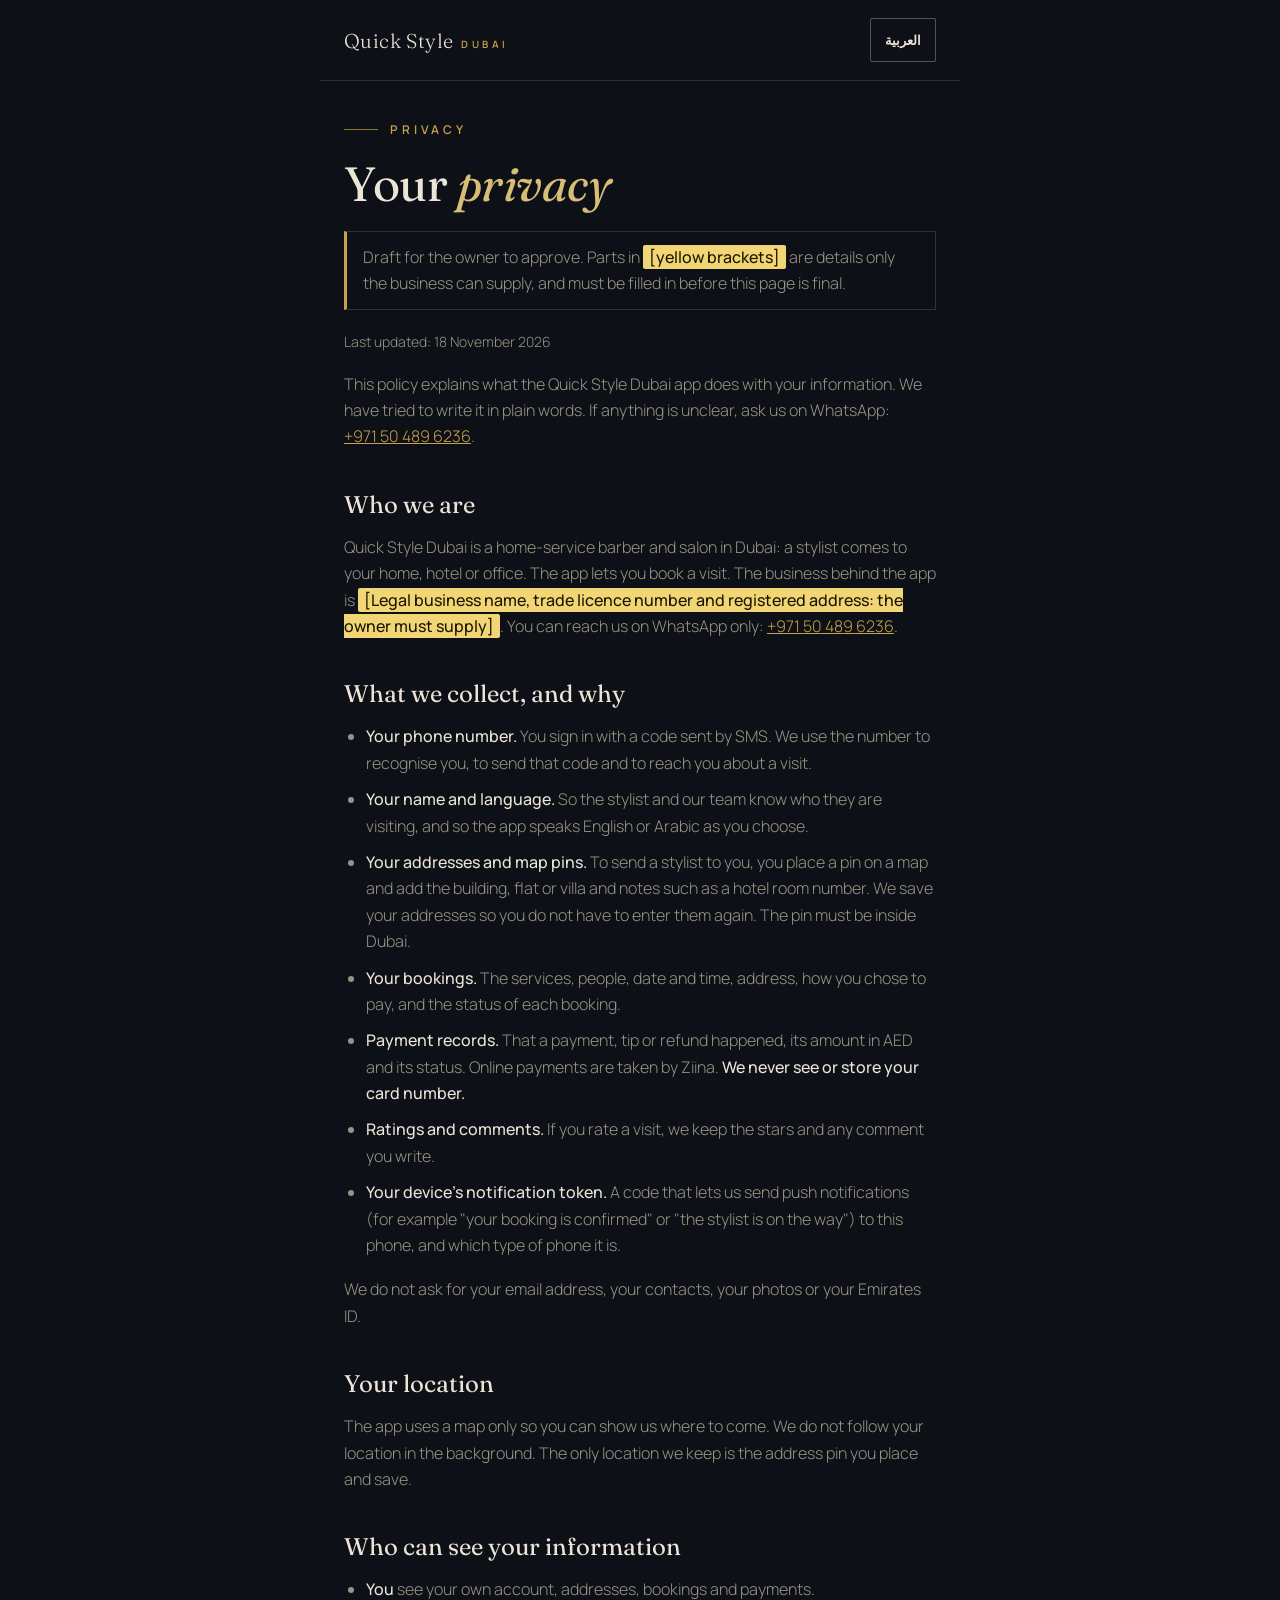
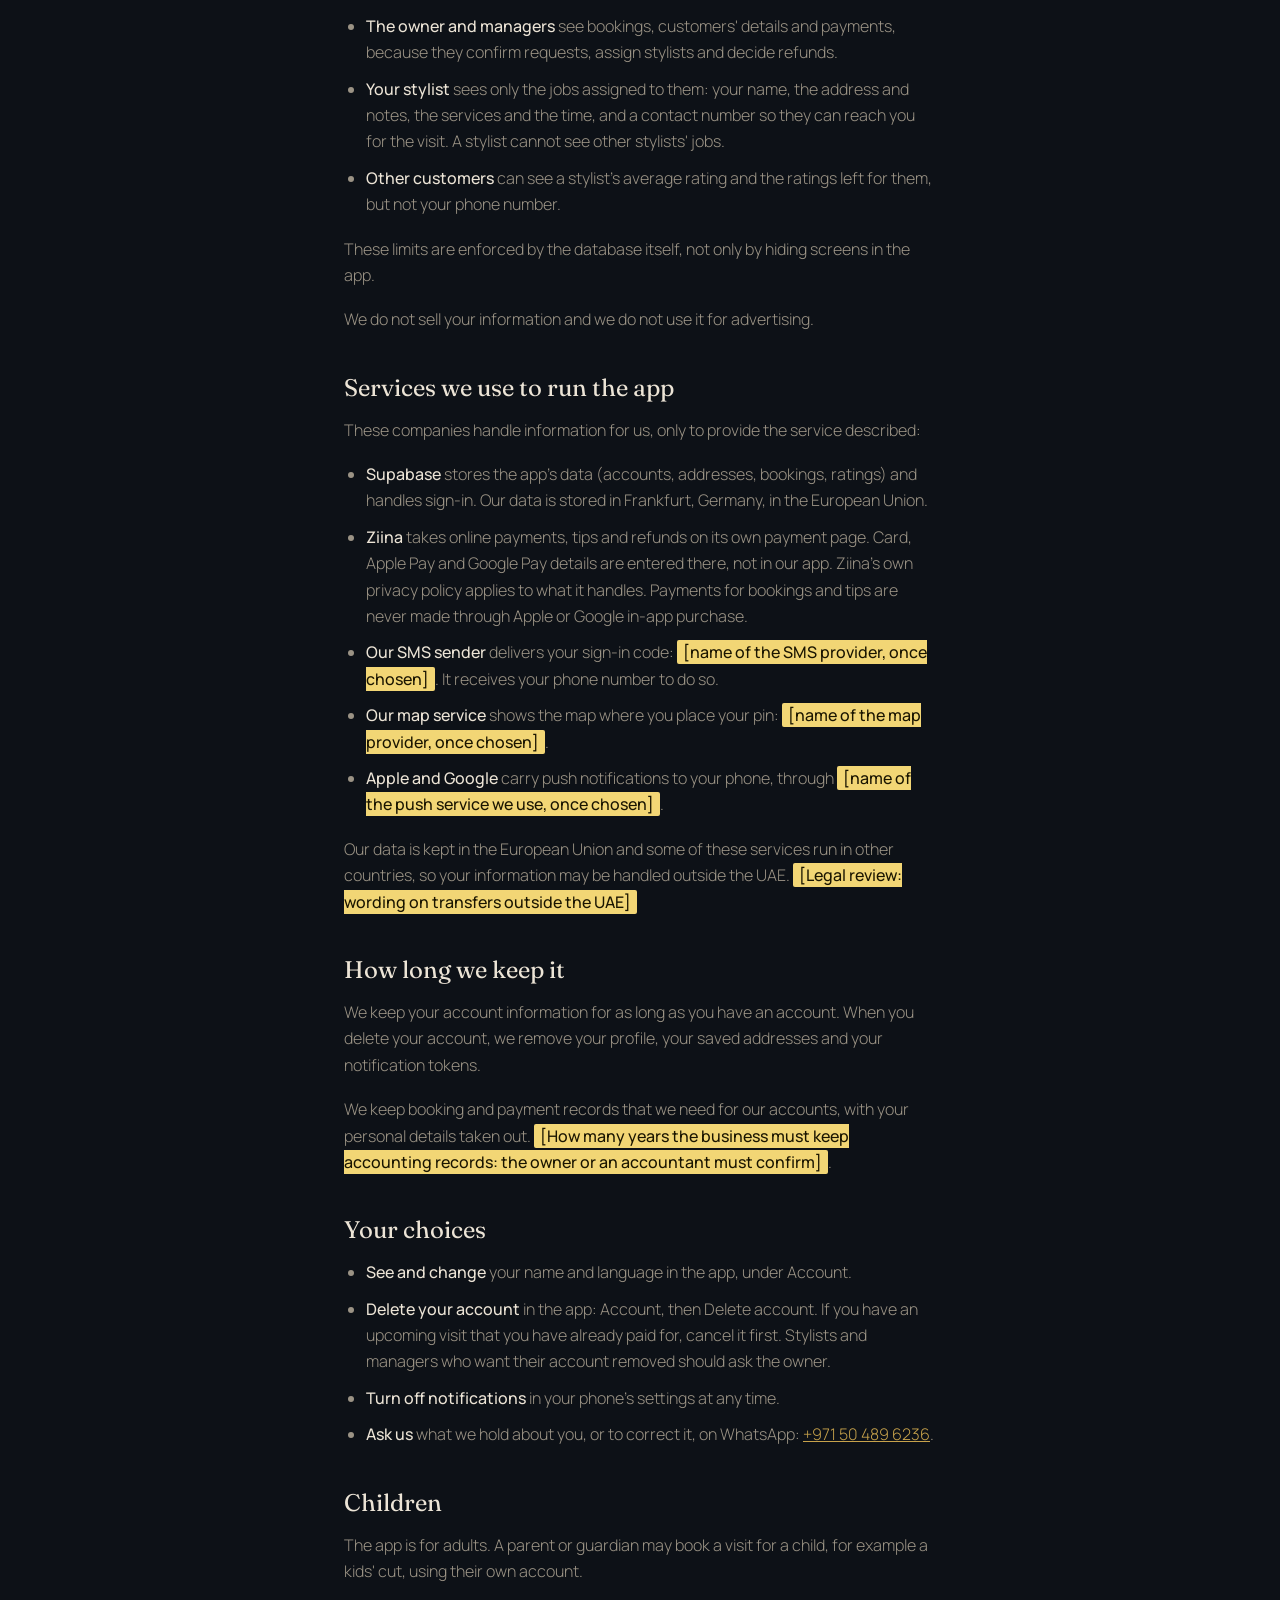
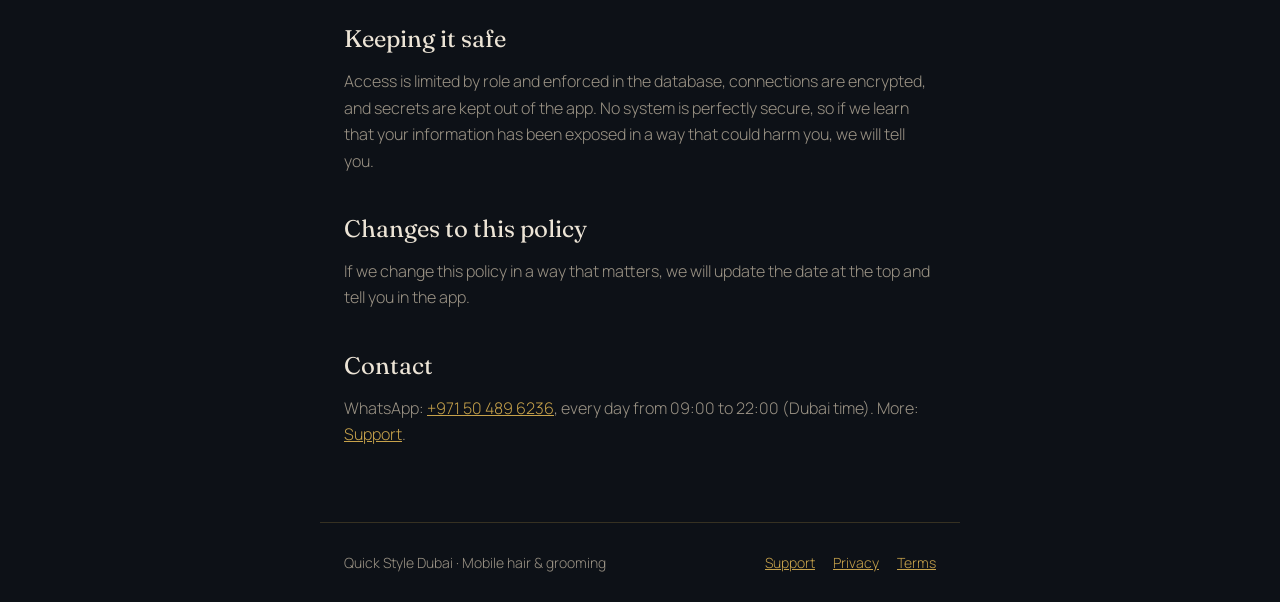
==== privacy/index.html @ 4d5f68b5 "Privacy policy, terms and expanded support page, English and Arabic (draft) Co-Authored-By: Claude S" ====
<!doctype html>
<html lang="en" dir="ltr">
<head>
<meta charset="utf-8">
<meta name="viewport" content="width=device-width,initial-scale=1">
<meta name="robots" content="noindex">
<title>Privacy policy · Quick Style Dubai</title>
<link rel="icon" href="../assets/favicon.svg" type="image/svg+xml">
<link rel="preconnect" href="https://fonts.googleapis.com">
<link rel="preconnect" href="https://fonts.gstatic.com" crossorigin>
<link rel="stylesheet" href="https://fonts.googleapis.com/css2?family=Amiri:wght@400;700&family=Fraunces:wght@300;400&family=IBM+Plex+Sans+Arabic:wght@300;500&family=Manrope:wght@300;500;600&display=swap">
<link rel="stylesheet" href="../assets/style.css">
</head>
<body lang="en">
<span hidden id="titles" data-en="Privacy policy · Quick Style Dubai" data-ar="سياسة الخصوصية · كويك ستايل دبي"></span>
<header><a class="brand" href="../"><span class="en">Quick Style<small>Dubai</small></span><span class="ar">كويك ستايل<small>دبي</small></span></a><button id="lang" class="lang" type="button"><span class="en">العربية</span><span class="ar">English</span></button></header>
<main class="doc">
<p class="eyebrow"><span class="en">Privacy</span><span class="ar">الخصوصية</span></p>
<h1><span class="en">Your <em>privacy</em></span><span class="ar"><em>خصوصيتكم</em> تهمنا</span></h1>
<div class="draft"><p><span class="en">Draft for the owner to approve. Parts in <mark class="todo">[yellow brackets]</mark> are details only the business can supply, and must be filled in before this page is final.</span><span class="ar">مسودة بانتظار موافقة المالك. الأجزاء الموجودة داخل <mark class="todo">[أقواس صفراء]</mark> تفاصيل لا يملكها إلا النشاط التجاري، ويجب استكمالها قبل اعتماد الصفحة.</span></p></div><p class="updated"><span class="en">Last updated: 18 November 2026</span><span class="ar">آخر تحديث: <span class="num">18</span> نوفمبر <span class="num">2026</span></span></p><p><span class="en">This policy explains what the Quick Style Dubai app does with your information. We have tried to write it in plain words. If anything is unclear, ask us on WhatsApp: <a class="num" href="https://wa.me/971504896236">+971 50 489 6236</a>.</span><span class="ar">توضح هذه السياسة ما يفعله تطبيق كويك ستايل دبي بمعلوماتكم. حاولنا كتابتها بكلمات بسيطة. إن كان أي شيء غير واضح، اسألونا عبر واتساب: <a class="num" href="https://wa.me/971504896236">+971 50 489 6236</a>.</span></p><h2><span class="en">Who we are</span><span class="ar">من نحن</span></h2><p><span class="en">Quick Style Dubai is a home-service barber and salon in Dubai: a stylist comes to your home, hotel or office. The app lets you book a visit. The business behind the app is <mark class="todo">[Legal business name, trade licence number and registered address: the owner must supply]</mark>. You can reach us on WhatsApp only: <a class="num" href="https://wa.me/971504896236">+971 50 489 6236</a>.</span><span class="ar">كويك ستايل دبي خدمة حلاقة وصالون منزلي في دبي: يأتي المصفف إلى منزلكم أو فندقكم أو مكتبكم. يتيح التطبيق حجز زيارة. النشاط التجاري المسؤول عن التطبيق هو <mark class="todo">[الاسم القانوني للنشاط ورقم الرخصة التجارية والعنوان المسجل: على المالك تزويدنا بها]</mark>. وسيلة التواصل معنا هي واتساب فقط: <a class="num" href="https://wa.me/971504896236">+971 50 489 6236</a>.</span></p><h2><span class="en">What we collect, and why</span><span class="ar">ما الذي نجمعه ولماذا</span></h2><ul><li><span class="en"><strong>Your phone number.</strong> You sign in with a code sent by SMS. We use the number to recognise you, to send that code and to reach you about a visit.</span><span class="ar"><strong>رقم هاتفكم.</strong> تسجلون الدخول برمز يصلكم برسالة نصية. نستخدم الرقم للتعرف عليكم وإرسال الرمز والتواصل معكم بشأن الزيارة.</span></li><li><span class="en"><strong>Your name and language.</strong> So the stylist and our team know who they are visiting, and so the app speaks English or Arabic as you choose.</span><span class="ar"><strong>اسمكم ولغتكم.</strong> ليعرف المصفف وفريقنا من سيزورون، وليظهر التطبيق بالعربية أو الإنجليزية حسب اختياركم.</span></li><li><span class="en"><strong>Your addresses and map pins.</strong> To send a stylist to you, you place a pin on a map and add the building, flat or villa and notes such as a hotel room number. We save your addresses so you do not have to enter them again. The pin must be inside Dubai.</span><span class="ar"><strong>عناوينكم ومواقع الدبوس على الخريطة.</strong> لنرسل إليكم مصففًا، تضعون دبوسًا على الخريطة وتضيفون المبنى أو الشقة أو الفيلا وملاحظات مثل رقم غرفة الفندق. نحفظ عناوينكم لتجنب إعادة إدخالها. يجب أن يكون الدبوس داخل دبي.</span></li><li><span class="en"><strong>Your bookings.</strong> The services, people, date and time, address, how you chose to pay, and the status of each booking.</span><span class="ar"><strong>حجوزاتكم.</strong> الخدمات وعدد الأشخاص والتاريخ والوقت والعنوان وطريقة الدفع التي اخترتموها وحالة كل حجز.</span></li><li><span class="en"><strong>Payment records.</strong> That a payment, tip or refund happened, its amount in AED and its status. Online payments are taken by Ziina. <strong>We never see or store your card number.</strong></span><span class="ar"><strong>سجلات الدفع.</strong> أن عملية دفع أو إكرامية أو استرداد قد تمت، ومبلغها بالدرهم وحالتها. تتولى شركة زيينا (Ziina) الدفع عبر الإنترنت. <strong>لا نرى رقم بطاقتكم ولا نخزّنه أبدًا.</strong></span></li><li><span class="en"><strong>Ratings and comments.</strong> If you rate a visit, we keep the stars and any comment you write.</span><span class="ar"><strong>التقييمات والتعليقات.</strong> إذا قيّمتم زيارة، نحتفظ بعدد النجوم وأي تعليق تكتبونه.</span></li><li><span class="en"><strong>Your device's notification token.</strong> A code that lets us send push notifications (for example "your booking is confirmed" or "the stylist is on the way") to this phone, and which type of phone it is.</span><span class="ar"><strong>رمز الإشعارات لجهازكم.</strong> رمز يتيح لنا إرسال إشعارات إلى هذا الهاتف (مثل "تم تأكيد حجزكم" أو "المصفف في الطريق") ونوع الهاتف.</span></li></ul><p><span class="en">We do not ask for your email address, your contacts, your photos or your Emirates ID.</span><span class="ar">لا نطلب بريدكم الإلكتروني ولا جهات اتصالكم ولا صوركم ولا الهوية الإماراتية.</span></p><h2><span class="en">Your location</span><span class="ar">موقعكم</span></h2><p><span class="en">The app uses a map only so you can show us where to come. We do not follow your location in the background. The only location we keep is the address pin you place and save.</span><span class="ar">يستخدم التطبيق الخريطة فقط لتحديد مكان الزيارة. لا نتتبع موقعكم في الخلفية. الموقع الوحيد الذي نحتفظ به هو دبوس العنوان الذي تضعونه وتحفظونه.</span></p><h2><span class="en">Who can see your information</span><span class="ar">من يمكنه الاطلاع على معلوماتكم</span></h2><ul><li><span class="en"><strong>You</strong> see your own account, addresses, bookings and payments.</span><span class="ar"><strong>أنتم</strong> ترون حسابكم وعناوينكم وحجوزاتكم ومدفوعاتكم.</span></li><li><span class="en"><strong>The owner and managers</strong> see bookings, customers' details and payments, because they confirm requests, assign stylists and decide refunds.</span><span class="ar"><strong>المالك والمديرون</strong> يرون الحجوزات وبيانات العملاء والمدفوعات، لأنهم يؤكدون الطلبات ويُسندون المصففين ويقررون الاستردادات.</span></li><li><span class="en"><strong>Your stylist</strong> sees only the jobs assigned to them: your name, the address and notes, the services and the time, and a contact number so they can reach you for the visit. A stylist cannot see other stylists' jobs.</span><span class="ar"><strong>مصففكم</strong> يرى فقط الأعمال المسندة إليه: اسمكم والعنوان والملاحظات والخدمات والوقت، ورقم للتواصل ليتمكن من الوصول إليكم أثناء الزيارة. ولا يستطيع المصفف رؤية أعمال غيره.</span></li><li><span class="en"><strong>Other customers</strong> can see a stylist's average rating and the ratings left for them, but not your phone number.</span><span class="ar"><strong>العملاء الآخرون</strong> يرون متوسط تقييم المصفف والتقييمات التي تلقاها، لكن لا يرون رقم هاتفكم.</span></li></ul><p><span class="en">These limits are enforced by the database itself, not only by hiding screens in the app.</span><span class="ar">هذه الحدود مفروضة في قاعدة البيانات نفسها، وليس فقط بإخفاء الشاشات في التطبيق.</span></p><p><span class="en">We do not sell your information and we do not use it for advertising.</span><span class="ar">لا نبيع معلوماتكم ولا نستخدمها في الإعلانات.</span></p><h2><span class="en">Services we use to run the app</span><span class="ar">الخدمات التي نستعين بها لتشغيل التطبيق</span></h2><p><span class="en">These companies handle information for us, only to provide the service described:</span><span class="ar">تعالج هذه الشركات المعلومات نيابةً عنا، وفقط لتقديم الخدمة الموضحة:</span></p><ul><li><span class="en"><strong>Supabase</strong> stores the app's data (accounts, addresses, bookings, ratings) and handles sign-in. Our data is stored in Frankfurt, Germany, in the European Union.</span><span class="ar"><strong>سوبابيس (Supabase)</strong> تخزّن بيانات التطبيق (الحسابات والعناوين والحجوزات والتقييمات) وتتولى تسجيل الدخول. تُخزَّن بياناتنا في فرانكفورت بألمانيا ضمن الاتحاد الأوروبي.</span></li><li><span class="en"><strong>Ziina</strong> takes online payments, tips and refunds on its own payment page. Card, Apple Pay and Google Pay details are entered there, not in our app. Ziina's own privacy policy applies to what it handles. Payments for bookings and tips are never made through Apple or Google in-app purchase.</span><span class="ar"><strong>زيينا (Ziina)</strong> تتولى المدفوعات عبر الإنترنت والإكراميات والاستردادات في صفحة الدفع الخاصة بها. تُدخل بيانات البطاقة أو أبل باي أو جوجل باي هناك وليس في تطبيقنا. وتسري سياسة خصوصية زيينا على ما تعالجه. لا تتم مدفوعات الحجوزات والإكراميات أبدًا عبر المشتريات داخل التطبيق من أبل أو جوجل.</span></li><li><span class="en"><strong>Our SMS sender</strong> delivers your sign-in code: <mark class="todo">[name of the SMS provider, once chosen]</mark>. It receives your phone number to do so.</span><span class="ar"><strong>مزود الرسائل النصية</strong> يوصل رمز الدخول إليكم: <mark class="todo">[اسم مزود الرسائل النصية بعد اختياره]</mark>. يستلم رقم هاتفكم لهذا الغرض.</span></li><li><span class="en"><strong>Our map service</strong> shows the map where you place your pin: <mark class="todo">[name of the map provider, once chosen]</mark>.</span><span class="ar"><strong>مزود الخرائط</strong> يعرض الخريطة التي تضعون عليها الدبوس: <mark class="todo">[اسم مزود الخرائط بعد اختياره]</mark>.</span></li><li><span class="en"><strong>Apple and Google</strong> carry push notifications to your phone, through <mark class="todo">[name of the push service we use, once chosen]</mark>.</span><span class="ar"><strong>أبل وجوجل</strong> تنقلان الإشعارات إلى هاتفكم، عبر <mark class="todo">[اسم خدمة الإشعارات التي نستخدمها بعد اختيارها]</mark>.</span></li></ul><p><span class="en">Our data is kept in the European Union and some of these services run in other countries, so your information may be handled outside the UAE. <mark class="todo">[Legal review: wording on transfers outside the UAE]</mark></span><span class="ar">بياناتنا مخزنة في الاتحاد الأوروبي وبعض هذه الخدمات تعمل في دول أخرى، لذلك قد تُعالَج معلوماتكم خارج الإمارات. <mark class="todo">[مراجعة قانونية: صياغة نقل البيانات خارج الإمارات]</mark></span></p><h2><span class="en">How long we keep it</span><span class="ar">مدة الاحتفاظ</span></h2><p><span class="en">We keep your account information for as long as you have an account. When you delete your account, we remove your profile, your saved addresses and your notification tokens.</span><span class="ar">نحتفظ بمعلومات حسابكم ما دام حسابكم قائمًا. عند حذف الحساب نزيل ملفكم الشخصي وعناوينكم المحفوظة ورموز الإشعارات.</span></p><p><span class="en">We keep booking and payment records that we need for our accounts, with your personal details taken out. <mark class="todo">[How many years the business must keep accounting records: the owner or an accountant must confirm]</mark>.</span><span class="ar">نحتفظ بسجلات الحجوزات والمدفوعات التي نحتاجها لحساباتنا بعد إزالة بياناتكم الشخصية منها. <mark class="todo">[عدد السنوات التي يلزم فيها حفظ السجلات المحاسبية: على المالك أو المحاسب تأكيدها]</mark>.</span></p><h2><span class="en">Your choices</span><span class="ar">خياراتكم</span></h2><ul><li><span class="en"><strong>See and change</strong> your name and language in the app, under Account.</span><span class="ar"><strong>الاطلاع والتعديل:</strong> يمكنكم تعديل اسمكم ولغتكم في التطبيق من صفحة الحساب.</span></li><li><span class="en"><strong>Delete your account</strong> in the app: Account, then Delete account. If you have an upcoming visit that you have already paid for, cancel it first. Stylists and managers who want their account removed should ask the owner.</span><span class="ar"><strong>حذف حسابكم</strong> من التطبيق: الحساب ثم حذف الحساب. إذا كانت لديكم زيارة قادمة مدفوعة، ألغوها أولًا. المصففون والمديرون الذين يريدون حذف حساباتهم يطلبون ذلك من المالك.</span></li><li><span class="en"><strong>Turn off notifications</strong> in your phone's settings at any time.</span><span class="ar"><strong>إيقاف الإشعارات</strong> من إعدادات هاتفكم في أي وقت.</span></li><li><span class="en"><strong>Ask us</strong> what we hold about you, or to correct it, on WhatsApp: <a class="num" href="https://wa.me/971504896236">+971 50 489 6236</a>.</span><span class="ar"><strong>اسألونا</strong> عمّا نحتفظ به عنكم أو اطلبوا تصحيحه عبر واتساب: <a class="num" href="https://wa.me/971504896236">+971 50 489 6236</a>.</span></li></ul><h2><span class="en">Children</span><span class="ar">الأطفال</span></h2><p><span class="en">The app is for adults. A parent or guardian may book a visit for a child, for example a kids' cut, using their own account.</span><span class="ar">التطبيق مخصص للبالغين. يمكن للوالد أو الوصي حجز زيارة لطفل، مثل قصة أطفال، من حسابه الخاص.</span></p><h2><span class="en">Keeping it safe</span><span class="ar">حمايتها</span></h2><p><span class="en">Access is limited by role and enforced in the database, connections are encrypted, and secrets are kept out of the app. No system is perfectly secure, so if we learn that your information has been exposed in a way that could harm you, we will tell you.</span><span class="ar">الوصول محدد حسب الدور ومفروض في قاعدة البيانات، والاتصالات مشفّرة، والمفاتيح السرية لا توضع داخل التطبيق. لا يوجد نظام آمن بالكامل، فإذا علمنا بتسرب معلوماتكم بطريقة قد تضركم فسنخبركم.</span></p><h2><span class="en">Changes to this policy</span><span class="ar">تغييرات هذه السياسة</span></h2><p><span class="en">If we change this policy in a way that matters, we will update the date at the top and tell you in the app.</span><span class="ar">إذا غيّرنا هذه السياسة تغييرًا مهمًا فسنحدّث التاريخ في أعلاها ونخبركم داخل التطبيق.</span></p><h2><span class="en">Contact</span><span class="ar">التواصل</span></h2><p><span class="en">WhatsApp: <a class="num" href="https://wa.me/971504896236">+971 50 489 6236</a>, every day from 09:00 to 22:00 (Dubai time). More: <a href="../support/">Support</a>.</span><span class="ar">واتساب: <a class="num" href="https://wa.me/971504896236">+971 50 489 6236</a>، يوميًا من <span class="num">09:00</span> إلى <span class="num">22:00</span> بتوقيت دبي. المزيد: <a href="../support/">الدعم</a>.</span></p>
</main>
<footer><span class="en">Quick Style Dubai · Mobile hair &amp; grooming</span><span class="ar">كويك ستايل دبي · العناية بالشعر والحلاقة المتنقلة</span><span class="links"><a href="../support/"><span class="en">Support</span><span class="ar">الدعم</span></a><a href="../privacy/"><span class="en">Privacy</span><span class="ar">الخصوصية</span></a><a href="../terms/"><span class="en">Terms</span><span class="ar">الشروط</span></a></span></footer>
<script src="../assets/lang.js"></script>
</body>
</html>
---- assets/style.css ----
:root{--bg:#0d1117;--ink:#ece4d6;--muted:#9b9385;--gold:#c7a24b;--gold-soft:#d8bd76;--on-gold:#10141b;--line:#c7a24b38;--ghost:#ece4d652}
*{box-sizing:border-box}
html{background:var(--bg)}
body{margin:0;min-height:100vh;display:flex;flex-direction:column;background:var(--bg);color:var(--ink);font:300 16px/1.65 Manrope,system-ui,sans-serif}
body[lang=ar]{font-family:"IBM Plex Sans Arabic",Manrope,system-ui,sans-serif;line-height:1.85}
header,main,footer{width:100%;max-width:640px;margin:0 auto;padding-inline:24px}
header{display:flex;justify-content:space-between;align-items:center;padding-block:18px;border-bottom:1px solid var(--line)}
.brand{font:300 20px Fraunces,Georgia,serif;letter-spacing:.02em;color:var(--ink);text-decoration:none}
.brand small{font:600 10px Manrope,sans-serif;letter-spacing:.34em;text-transform:uppercase;color:var(--gold);margin-inline-start:8px}
body[lang=ar] .brand{font-family:Amiri,Georgia,serif;letter-spacing:normal}
body[lang=ar] .brand small{font-family:inherit;letter-spacing:normal;text-transform:none;font-size:12px}
main{flex:1;padding-block:56px}
.eyebrow{font:600 12px Manrope,sans-serif;letter-spacing:.32em;text-transform:uppercase;color:var(--gold);display:flex;align-items:center;gap:12px;margin:0 0 20px}
.eyebrow::before{content:"";width:34px;height:1px;background:var(--gold);opacity:.7}
body[lang=ar] .eyebrow{font-family:inherit;font-size:14px;letter-spacing:normal;text-transform:none}
h1{font:400 clamp(34px,9vw,48px)/1.1 Fraunces,Georgia,serif;letter-spacing:-.01em;margin:0 0 20px}
body[lang=ar] h1{font-family:Amiri,Georgia,serif;letter-spacing:normal;line-height:1.3}
h1 em{color:var(--gold-soft)}
p{color:var(--muted);margin:0 0 18px}
a{color:var(--gold)}
.btn{display:inline-flex;align-items:center;justify-content:center;min-height:52px;min-width:44px;padding:16px 30px;border-radius:2px;font:600 13px Manrope,sans-serif;letter-spacing:.12em;text-transform:uppercase;text-decoration:none;cursor:pointer;border:1px solid transparent;transition:transform .3s cubic-bezier(.22,.61,.36,1),background .3s}
body[lang=ar] .btn{font-family:inherit;letter-spacing:normal;text-transform:none;font-size:16px}
.btn-gold{background:var(--gold);color:var(--on-gold)}
.btn-gold:hover{background:var(--gold-soft);transform:translateY(-3px)}
.btn-ghost{background:transparent;color:var(--ink);border-color:var(--ghost)}
.btn-ghost:hover{border-color:var(--gold);color:var(--gold);transform:translateY(-3px)}
.actions{display:flex;flex-wrap:wrap;gap:14px;margin:28px 0}
.note{font-size:14px}
footer{padding-block:28px;border-top:1px solid var(--line);font-size:14px;color:var(--muted);display:flex;justify-content:space-between;gap:16px;flex-wrap:wrap}
.lang{background:none;border:1px solid var(--ghost);color:var(--ink);min-height:44px;min-width:44px;padding:0 14px;border-radius:2px;font:600 13px Manrope,sans-serif;cursor:pointer}
body[lang=ar] .lang{font-family:inherit}
.lang:hover{border-color:var(--gold);color:var(--gold)}
body[lang=ar] .en,body[lang=en] .ar,[hidden]{display:none!important}
.num{direction:ltr;unicode-bidi:isolate;display:inline-block}
:focus-visible{outline:2px solid var(--gold-soft);outline-offset:3px}
@media (prefers-reduced-motion:reduce){*{transition:none!important}}
/* Legal and support pages */
main.doc{padding-block:40px 56px}
.doc h2{font:400 24px/1.25 Fraunces,Georgia,serif;color:var(--ink);margin:40px 0 14px}
body[lang=ar] .doc h2{font-family:Amiri,Georgia,serif;font-size:26px;line-height:1.5}
.doc ul{margin:0 0 18px;padding-inline-start:22px;color:var(--muted)}
.doc li{margin-bottom:10px}
.doc strong{color:var(--ink);font-weight:500}
.updated{font-size:14px}
.draft{border:1px solid var(--line);border-inline-start:3px solid var(--gold);padding:12px 16px;margin:0 0 20px}
.draft p{margin:0}
mark.todo{background:#f2d675;color:#1a1500;padding:1px 6px;border-radius:2px;font-weight:500}
.table-wrap{overflow-x:auto;margin:0 0 20px}
table{width:100%;border-collapse:collapse;font-size:15px}
th,td{text-align:start;vertical-align:top;padding:12px 14px;border-bottom:1px solid var(--line);color:var(--muted)}
th{color:var(--ink);font-weight:500}
td:first-child{color:var(--ink)}
details{border-bottom:1px solid var(--line);padding:4px 0}
summary{cursor:pointer;min-height:44px;display:flex;align-items:center;color:var(--ink);font-weight:500}
details p{margin:0 0 14px}
footer .links{display:flex;gap:18px;flex-wrap:wrap}
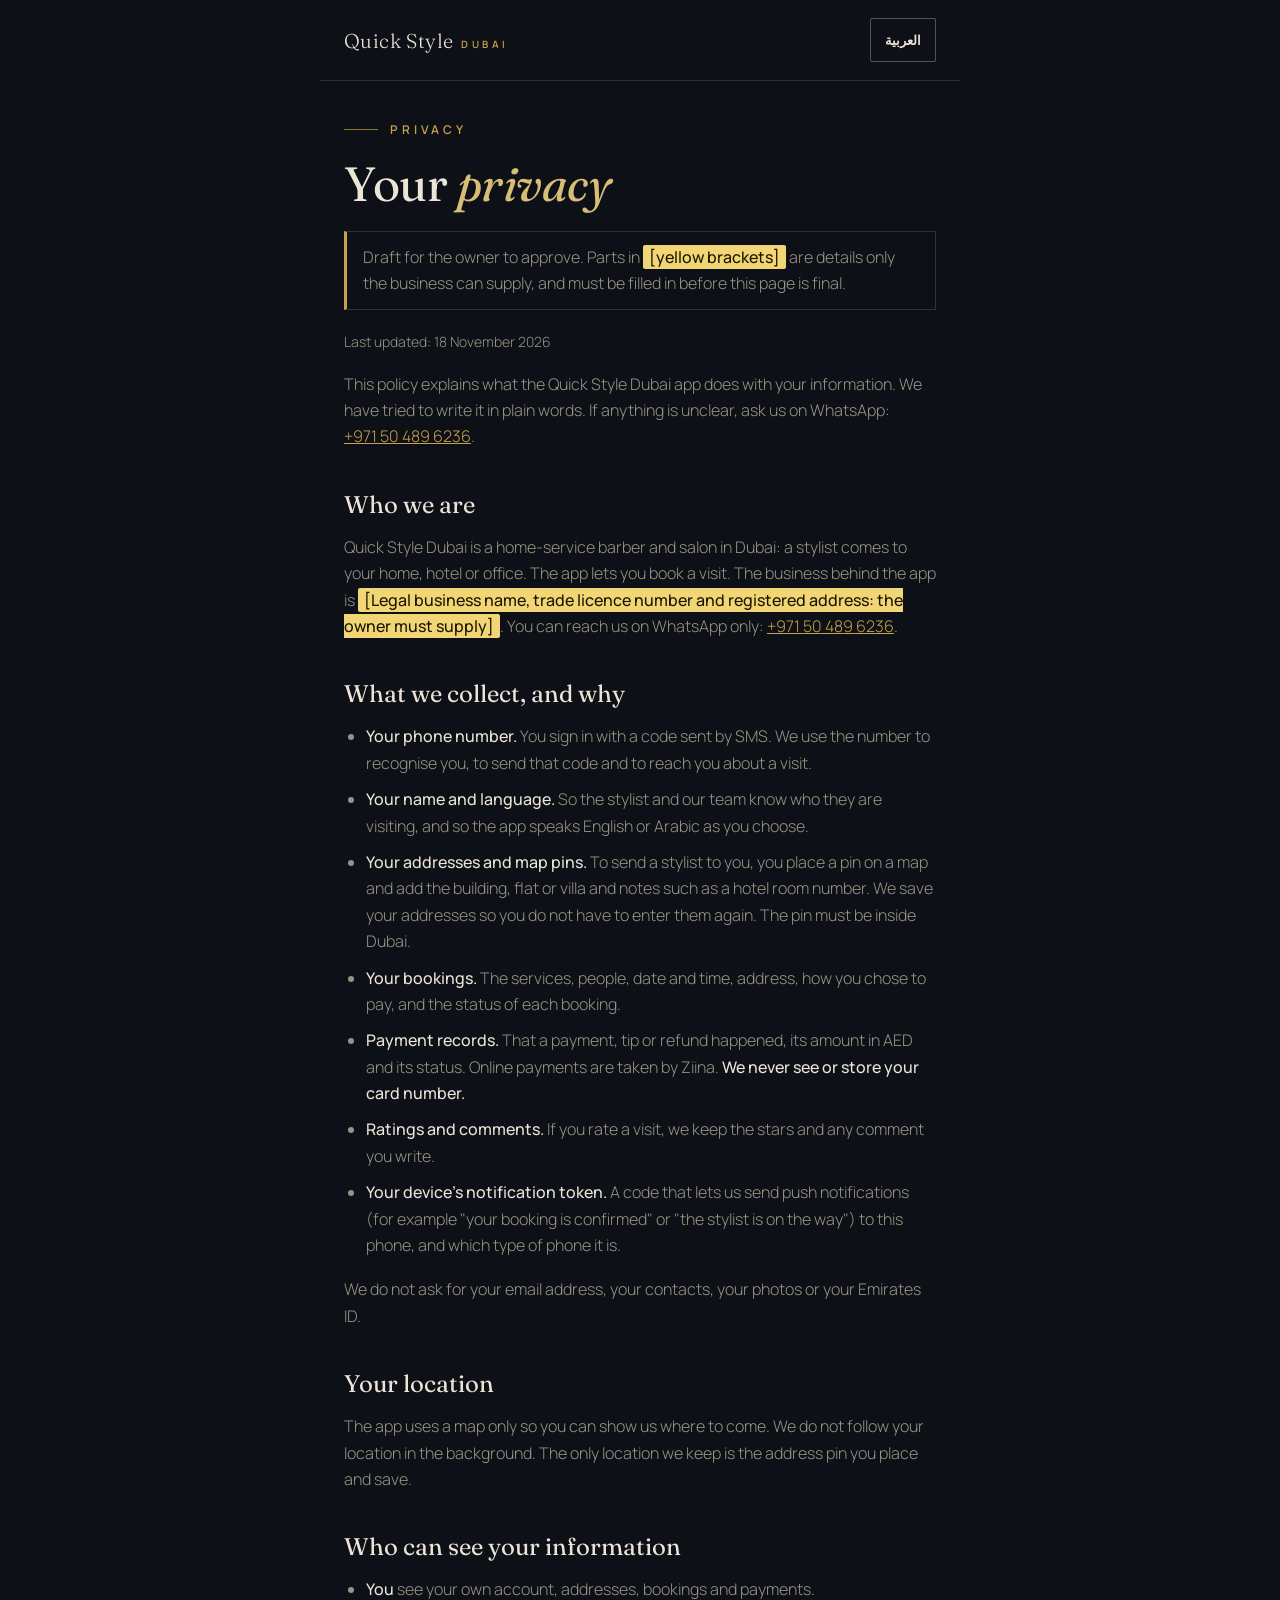
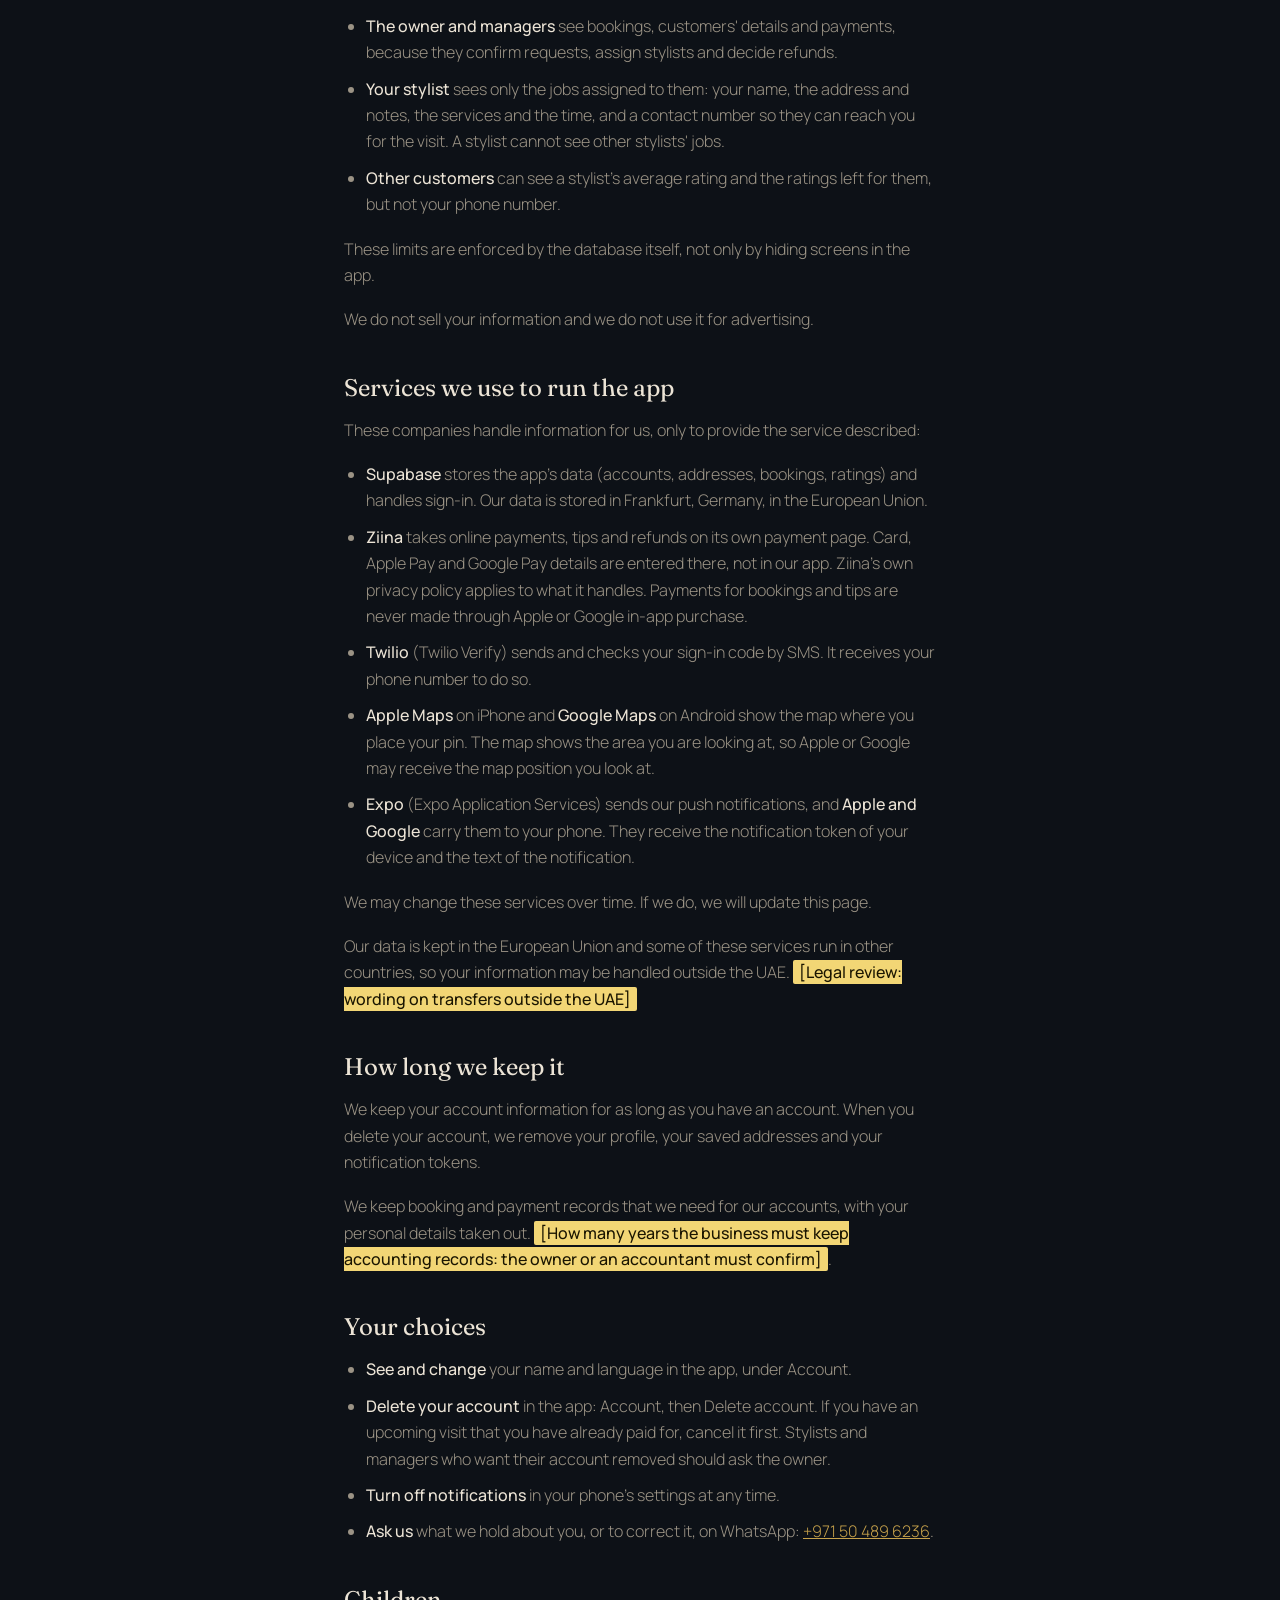
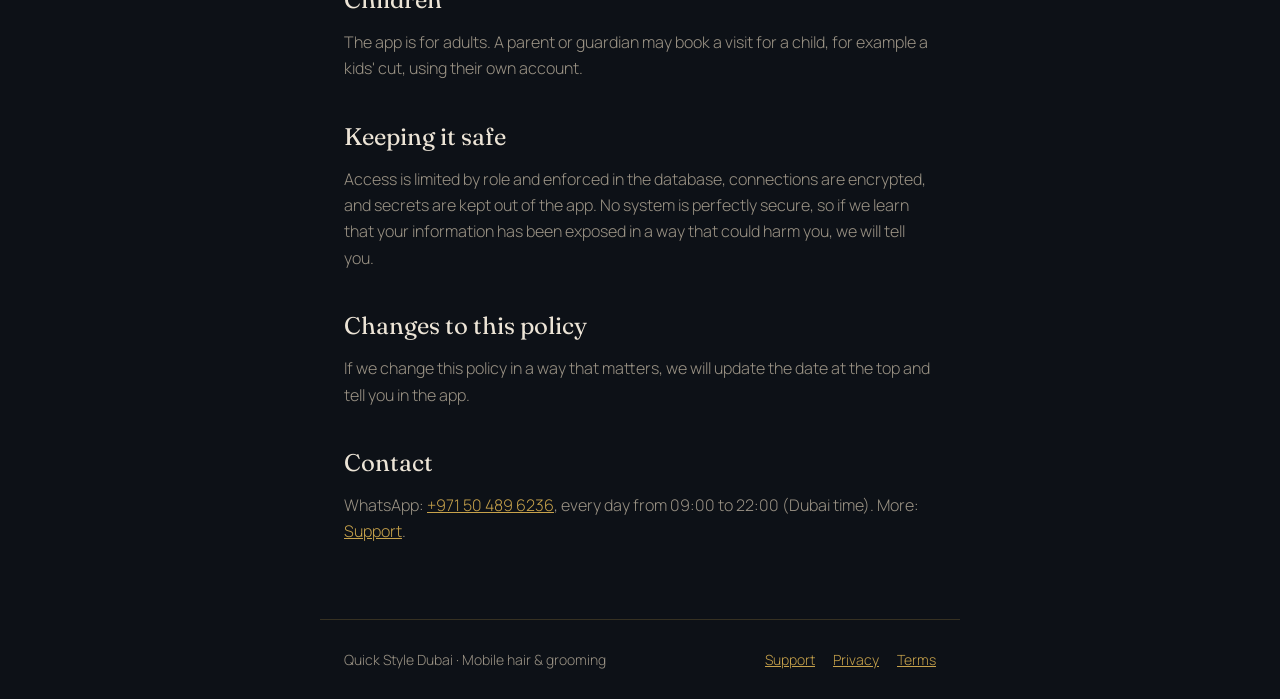
==== commit b0b06392: "Name the SMS, maps and push providers in the privacy policy Co-Authored-By: Claude Sonnet 5.5 <norep" ====
--- a/privacy/index.html
+++ b/privacy/index.html
@@ -17,7 +17,7 @@
 <main class="doc">
 <p class="eyebrow"><span class="en">Privacy</span><span class="ar">الخصوصية</span></p>
 <h1><span class="en">Your <em>privacy</em></span><span class="ar"><em>خصوصيتكم</em> تهمنا</span></h1>
-<div class="draft"><p><span class="en">Draft for the owner to approve. Parts in <mark class="todo">[yellow brackets]</mark> are details only the business can supply, and must be filled in before this page is final.</span><span class="ar">مسودة بانتظار موافقة المالك. الأجزاء الموجودة داخل <mark class="todo">[أقواس صفراء]</mark> تفاصيل لا يملكها إلا النشاط التجاري، ويجب استكمالها قبل اعتماد الصفحة.</span></p></div><p class="updated"><span class="en">Last updated: 18 November 2026</span><span class="ar">آخر تحديث: <span class="num">18</span> نوفمبر <span class="num">2026</span></span></p><p><span class="en">This policy explains what the Quick Style Dubai app does with your information. We have tried to write it in plain words. If anything is unclear, ask us on WhatsApp: <a class="num" href="https://wa.me/971504896236">+971 50 489 6236</a>.</span><span class="ar">توضح هذه السياسة ما يفعله تطبيق كويك ستايل دبي بمعلوماتكم. حاولنا كتابتها بكلمات بسيطة. إن كان أي شيء غير واضح، اسألونا عبر واتساب: <a class="num" href="https://wa.me/971504896236">+971 50 489 6236</a>.</span></p><h2><span class="en">Who we are</span><span class="ar">من نحن</span></h2><p><span class="en">Quick Style Dubai is a home-service barber and salon in Dubai: a stylist comes to your home, hotel or office. The app lets you book a visit. The business behind the app is <mark class="todo">[Legal business name, trade licence number and registered address: the owner must supply]</mark>. You can reach us on WhatsApp only: <a class="num" href="https://wa.me/971504896236">+971 50 489 6236</a>.</span><span class="ar">كويك ستايل دبي خدمة حلاقة وصالون منزلي في دبي: يأتي المصفف إلى منزلكم أو فندقكم أو مكتبكم. يتيح التطبيق حجز زيارة. النشاط التجاري المسؤول عن التطبيق هو <mark class="todo">[الاسم القانوني للنشاط ورقم الرخصة التجارية والعنوان المسجل: على المالك تزويدنا بها]</mark>. وسيلة التواصل معنا هي واتساب فقط: <a class="num" href="https://wa.me/971504896236">+971 50 489 6236</a>.</span></p><h2><span class="en">What we collect, and why</span><span class="ar">ما الذي نجمعه ولماذا</span></h2><ul><li><span class="en"><strong>Your phone number.</strong> You sign in with a code sent by SMS. We use the number to recognise you, to send that code and to reach you about a visit.</span><span class="ar"><strong>رقم هاتفكم.</strong> تسجلون الدخول برمز يصلكم برسالة نصية. نستخدم الرقم للتعرف عليكم وإرسال الرمز والتواصل معكم بشأن الزيارة.</span></li><li><span class="en"><strong>Your name and language.</strong> So the stylist and our team know who they are visiting, and so the app speaks English or Arabic as you choose.</span><span class="ar"><strong>اسمكم ولغتكم.</strong> ليعرف المصفف وفريقنا من سيزورون، وليظهر التطبيق بالعربية أو الإنجليزية حسب اختياركم.</span></li><li><span class="en"><strong>Your addresses and map pins.</strong> To send a stylist to you, you place a pin on a map and add the building, flat or villa and notes such as a hotel room number. We save your addresses so you do not have to enter them again. The pin must be inside Dubai.</span><span class="ar"><strong>عناوينكم ومواقع الدبوس على الخريطة.</strong> لنرسل إليكم مصففًا، تضعون دبوسًا على الخريطة وتضيفون المبنى أو الشقة أو الفيلا وملاحظات مثل رقم غرفة الفندق. نحفظ عناوينكم لتجنب إعادة إدخالها. يجب أن يكون الدبوس داخل دبي.</span></li><li><span class="en"><strong>Your bookings.</strong> The services, people, date and time, address, how you chose to pay, and the status of each booking.</span><span class="ar"><strong>حجوزاتكم.</strong> الخدمات وعدد الأشخاص والتاريخ والوقت والعنوان وطريقة الدفع التي اخترتموها وحالة كل حجز.</span></li><li><span class="en"><strong>Payment records.</strong> That a payment, tip or refund happened, its amount in AED and its status. Online payments are taken by Ziina. <strong>We never see or store your card number.</strong></span><span class="ar"><strong>سجلات الدفع.</strong> أن عملية دفع أو إكرامية أو استرداد قد تمت، ومبلغها بالدرهم وحالتها. تتولى شركة زيينا (Ziina) الدفع عبر الإنترنت. <strong>لا نرى رقم بطاقتكم ولا نخزّنه أبدًا.</strong></span></li><li><span class="en"><strong>Ratings and comments.</strong> If you rate a visit, we keep the stars and any comment you write.</span><span class="ar"><strong>التقييمات والتعليقات.</strong> إذا قيّمتم زيارة، نحتفظ بعدد النجوم وأي تعليق تكتبونه.</span></li><li><span class="en"><strong>Your device's notification token.</strong> A code that lets us send push notifications (for example "your booking is confirmed" or "the stylist is on the way") to this phone, and which type of phone it is.</span><span class="ar"><strong>رمز الإشعارات لجهازكم.</strong> رمز يتيح لنا إرسال إشعارات إلى هذا الهاتف (مثل "تم تأكيد حجزكم" أو "المصفف في الطريق") ونوع الهاتف.</span></li></ul><p><span class="en">We do not ask for your email address, your contacts, your photos or your Emirates ID.</span><span class="ar">لا نطلب بريدكم الإلكتروني ولا جهات اتصالكم ولا صوركم ولا الهوية الإماراتية.</span></p><h2><span class="en">Your location</span><span class="ar">موقعكم</span></h2><p><span class="en">The app uses a map only so you can show us where to come. We do not follow your location in the background. The only location we keep is the address pin you place and save.</span><span class="ar">يستخدم التطبيق الخريطة فقط لتحديد مكان الزيارة. لا نتتبع موقعكم في الخلفية. الموقع الوحيد الذي نحتفظ به هو دبوس العنوان الذي تضعونه وتحفظونه.</span></p><h2><span class="en">Who can see your information</span><span class="ar">من يمكنه الاطلاع على معلوماتكم</span></h2><ul><li><span class="en"><strong>You</strong> see your own account, addresses, bookings and payments.</span><span class="ar"><strong>أنتم</strong> ترون حسابكم وعناوينكم وحجوزاتكم ومدفوعاتكم.</span></li><li><span class="en"><strong>The owner and managers</strong> see bookings, customers' details and payments, because they confirm requests, assign stylists and decide refunds.</span><span class="ar"><strong>المالك والمديرون</strong> يرون الحجوزات وبيانات العملاء والمدفوعات، لأنهم يؤكدون الطلبات ويُسندون المصففين ويقررون الاستردادات.</span></li><li><span class="en"><strong>Your stylist</strong> sees only the jobs assigned to them: your name, the address and notes, the services and the time, and a contact number so they can reach you for the visit. A stylist cannot see other stylists' jobs.</span><span class="ar"><strong>مصففكم</strong> يرى فقط الأعمال المسندة إليه: اسمكم والعنوان والملاحظات والخدمات والوقت، ورقم للتواصل ليتمكن من الوصول إليكم أثناء الزيارة. ولا يستطيع المصفف رؤية أعمال غيره.</span></li><li><span class="en"><strong>Other customers</strong> can see a stylist's average rating and the ratings left for them, but not your phone number.</span><span class="ar"><strong>العملاء الآخرون</strong> يرون متوسط تقييم المصفف والتقييمات التي تلقاها، لكن لا يرون رقم هاتفكم.</span></li></ul><p><span class="en">These limits are enforced by the database itself, not only by hiding screens in the app.</span><span class="ar">هذه الحدود مفروضة في قاعدة البيانات نفسها، وليس فقط بإخفاء الشاشات في التطبيق.</span></p><p><span class="en">We do not sell your information and we do not use it for advertising.</span><span class="ar">لا نبيع معلوماتكم ولا نستخدمها في الإعلانات.</span></p><h2><span class="en">Services we use to run the app</span><span class="ar">الخدمات التي نستعين بها لتشغيل التطبيق</span></h2><p><span class="en">These companies handle information for us, only to provide the service described:</span><span class="ar">تعالج هذه الشركات المعلومات نيابةً عنا، وفقط لتقديم الخدمة الموضحة:</span></p><ul><li><span class="en"><strong>Supabase</strong> stores the app's data (accounts, addresses, bookings, ratings) and handles sign-in. Our data is stored in Frankfurt, Germany, in the European Union.</span><span class="ar"><strong>سوبابيس (Supabase)</strong> تخزّن بيانات التطبيق (الحسابات والعناوين والحجوزات والتقييمات) وتتولى تسجيل الدخول. تُخزَّن بياناتنا في فرانكفورت بألمانيا ضمن الاتحاد الأوروبي.</span></li><li><span class="en"><strong>Ziina</strong> takes online payments, tips and refunds on its own payment page. Card, Apple Pay and Google Pay details are entered there, not in our app. Ziina's own privacy policy applies to what it handles. Payments for bookings and tips are never made through Apple or Google in-app purchase.</span><span class="ar"><strong>زيينا (Ziina)</strong> تتولى المدفوعات عبر الإنترنت والإكراميات والاستردادات في صفحة الدفع الخاصة بها. تُدخل بيانات البطاقة أو أبل باي أو جوجل باي هناك وليس في تطبيقنا. وتسري سياسة خصوصية زيينا على ما تعالجه. لا تتم مدفوعات الحجوزات والإكراميات أبدًا عبر المشتريات داخل التطبيق من أبل أو جوجل.</span></li><li><span class="en"><strong>Our SMS sender</strong> delivers your sign-in code: <mark class="todo">[name of the SMS provider, once chosen]</mark>. It receives your phone number to do so.</span><span class="ar"><strong>مزود الرسائل النصية</strong> يوصل رمز الدخول إليكم: <mark class="todo">[اسم مزود الرسائل النصية بعد اختياره]</mark>. يستلم رقم هاتفكم لهذا الغرض.</span></li><li><span class="en"><strong>Our map service</strong> shows the map where you place your pin: <mark class="todo">[name of the map provider, once chosen]</mark>.</span><span class="ar"><strong>مزود الخرائط</strong> يعرض الخريطة التي تضعون عليها الدبوس: <mark class="todo">[اسم مزود الخرائط بعد اختياره]</mark>.</span></li><li><span class="en"><strong>Apple and Google</strong> carry push notifications to your phone, through <mark class="todo">[name of the push service we use, once chosen]</mark>.</span><span class="ar"><strong>أبل وجوجل</strong> تنقلان الإشعارات إلى هاتفكم، عبر <mark class="todo">[اسم خدمة الإشعارات التي نستخدمها بعد اختيارها]</mark>.</span></li></ul><p><span class="en">Our data is kept in the European Union and some of these services run in other countries, so your information may be handled outside the UAE. <mark class="todo">[Legal review: wording on transfers outside the UAE]</mark></span><span class="ar">بياناتنا مخزنة في الاتحاد الأوروبي وبعض هذه الخدمات تعمل في دول أخرى، لذلك قد تُعالَج معلوماتكم خارج الإمارات. <mark class="todo">[مراجعة قانونية: صياغة نقل البيانات خارج الإمارات]</mark></span></p><h2><span class="en">How long we keep it</span><span class="ar">مدة الاحتفاظ</span></h2><p><span class="en">We keep your account information for as long as you have an account. When you delete your account, we remove your profile, your saved addresses and your notification tokens.</span><span class="ar">نحتفظ بمعلومات حسابكم ما دام حسابكم قائمًا. عند حذف الحساب نزيل ملفكم الشخصي وعناوينكم المحفوظة ورموز الإشعارات.</span></p><p><span class="en">We keep booking and payment records that we need for our accounts, with your personal details taken out. <mark class="todo">[How many years the business must keep accounting records: the owner or an accountant must confirm]</mark>.</span><span class="ar">نحتفظ بسجلات الحجوزات والمدفوعات التي نحتاجها لحساباتنا بعد إزالة بياناتكم الشخصية منها. <mark class="todo">[عدد السنوات التي يلزم فيها حفظ السجلات المحاسبية: على المالك أو المحاسب تأكيدها]</mark>.</span></p><h2><span class="en">Your choices</span><span class="ar">خياراتكم</span></h2><ul><li><span class="en"><strong>See and change</strong> your name and language in the app, under Account.</span><span class="ar"><strong>الاطلاع والتعديل:</strong> يمكنكم تعديل اسمكم ولغتكم في التطبيق من صفحة الحساب.</span></li><li><span class="en"><strong>Delete your account</strong> in the app: Account, then Delete account. If you have an upcoming visit that you have already paid for, cancel it first. Stylists and managers who want their account removed should ask the owner.</span><span class="ar"><strong>حذف حسابكم</strong> من التطبيق: الحساب ثم حذف الحساب. إذا كانت لديكم زيارة قادمة مدفوعة، ألغوها أولًا. المصففون والمديرون الذين يريدون حذف حساباتهم يطلبون ذلك من المالك.</span></li><li><span class="en"><strong>Turn off notifications</strong> in your phone's settings at any time.</span><span class="ar"><strong>إيقاف الإشعارات</strong> من إعدادات هاتفكم في أي وقت.</span></li><li><span class="en"><strong>Ask us</strong> what we hold about you, or to correct it, on WhatsApp: <a class="num" href="https://wa.me/971504896236">+971 50 489 6236</a>.</span><span class="ar"><strong>اسألونا</strong> عمّا نحتفظ به عنكم أو اطلبوا تصحيحه عبر واتساب: <a class="num" href="https://wa.me/971504896236">+971 50 489 6236</a>.</span></li></ul><h2><span class="en">Children</span><span class="ar">الأطفال</span></h2><p><span class="en">The app is for adults. A parent or guardian may book a visit for a child, for example a kids' cut, using their own account.</span><span class="ar">التطبيق مخصص للبالغين. يمكن للوالد أو الوصي حجز زيارة لطفل، مثل قصة أطفال، من حسابه الخاص.</span></p><h2><span class="en">Keeping it safe</span><span class="ar">حمايتها</span></h2><p><span class="en">Access is limited by role and enforced in the database, connections are encrypted, and secrets are kept out of the app. No system is perfectly secure, so if we learn that your information has been exposed in a way that could harm you, we will tell you.</span><span class="ar">الوصول محدد حسب الدور ومفروض في قاعدة البيانات، والاتصالات مشفّرة، والمفاتيح السرية لا توضع داخل التطبيق. لا يوجد نظام آمن بالكامل، فإذا علمنا بتسرب معلوماتكم بطريقة قد تضركم فسنخبركم.</span></p><h2><span class="en">Changes to this policy</span><span class="ar">تغييرات هذه السياسة</span></h2><p><span class="en">If we change this policy in a way that matters, we will update the date at the top and tell you in the app.</span><span class="ar">إذا غيّرنا هذه السياسة تغييرًا مهمًا فسنحدّث التاريخ في أعلاها ونخبركم داخل التطبيق.</span></p><h2><span class="en">Contact</span><span class="ar">التواصل</span></h2><p><span class="en">WhatsApp: <a class="num" href="https://wa.me/971504896236">+971 50 489 6236</a>, every day from 09:00 to 22:00 (Dubai time). More: <a href="../support/">Support</a>.</span><span class="ar">واتساب: <a class="num" href="https://wa.me/971504896236">+971 50 489 6236</a>، يوميًا من <span class="num">09:00</span> إلى <span class="num">22:00</span> بتوقيت دبي. المزيد: <a href="../support/">الدعم</a>.</span></p>
+<div class="draft"><p><span class="en">Draft for the owner to approve. Parts in <mark class="todo">[yellow brackets]</mark> are details only the business can supply, and must be filled in before this page is final.</span><span class="ar">مسودة بانتظار موافقة المالك. الأجزاء الموجودة داخل <mark class="todo">[أقواس صفراء]</mark> تفاصيل لا يملكها إلا النشاط التجاري، ويجب استكمالها قبل اعتماد الصفحة.</span></p></div><p class="updated"><span class="en">Last updated: 18 November 2026</span><span class="ar">آخر تحديث: <span class="num">18</span> نوفمبر <span class="num">2026</span></span></p><p><span class="en">This policy explains what the Quick Style Dubai app does with your information. We have tried to write it in plain words. If anything is unclear, ask us on WhatsApp: <a class="num" href="https://wa.me/971504896236">+971 50 489 6236</a>.</span><span class="ar">توضح هذه السياسة ما يفعله تطبيق كويك ستايل دبي بمعلوماتكم. حاولنا كتابتها بكلمات بسيطة. إن كان أي شيء غير واضح، اسألونا عبر واتساب: <a class="num" href="https://wa.me/971504896236">+971 50 489 6236</a>.</span></p><h2><span class="en">Who we are</span><span class="ar">من نحن</span></h2><p><span class="en">Quick Style Dubai is a home-service barber and salon in Dubai: a stylist comes to your home, hotel or office. The app lets you book a visit. The business behind the app is <mark class="todo">[Legal business name, trade licence number and registered address: the owner must supply]</mark>. You can reach us on WhatsApp only: <a class="num" href="https://wa.me/971504896236">+971 50 489 6236</a>.</span><span class="ar">كويك ستايل دبي خدمة حلاقة وصالون منزلي في دبي: يأتي المصفف إلى منزلكم أو فندقكم أو مكتبكم. يتيح التطبيق حجز زيارة. النشاط التجاري المسؤول عن التطبيق هو <mark class="todo">[الاسم القانوني للنشاط ورقم الرخصة التجارية والعنوان المسجل: على المالك تزويدنا بها]</mark>. وسيلة التواصل معنا هي واتساب فقط: <a class="num" href="https://wa.me/971504896236">+971 50 489 6236</a>.</span></p><h2><span class="en">What we collect, and why</span><span class="ar">ما الذي نجمعه ولماذا</span></h2><ul><li><span class="en"><strong>Your phone number.</strong> You sign in with a code sent by SMS. We use the number to recognise you, to send that code and to reach you about a visit.</span><span class="ar"><strong>رقم هاتفكم.</strong> تسجلون الدخول برمز يصلكم برسالة نصية. نستخدم الرقم للتعرف عليكم وإرسال الرمز والتواصل معكم بشأن الزيارة.</span></li><li><span class="en"><strong>Your name and language.</strong> So the stylist and our team know who they are visiting, and so the app speaks English or Arabic as you choose.</span><span class="ar"><strong>اسمكم ولغتكم.</strong> ليعرف المصفف وفريقنا من سيزورون، وليظهر التطبيق بالعربية أو الإنجليزية حسب اختياركم.</span></li><li><span class="en"><strong>Your addresses and map pins.</strong> To send a stylist to you, you place a pin on a map and add the building, flat or villa and notes such as a hotel room number. We save your addresses so you do not have to enter them again. The pin must be inside Dubai.</span><span class="ar"><strong>عناوينكم ومواقع الدبوس على الخريطة.</strong> لنرسل إليكم مصففًا، تضعون دبوسًا على الخريطة وتضيفون المبنى أو الشقة أو الفيلا وملاحظات مثل رقم غرفة الفندق. نحفظ عناوينكم لتجنب إعادة إدخالها. يجب أن يكون الدبوس داخل دبي.</span></li><li><span class="en"><strong>Your bookings.</strong> The services, people, date and time, address, how you chose to pay, and the status of each booking.</span><span class="ar"><strong>حجوزاتكم.</strong> الخدمات وعدد الأشخاص والتاريخ والوقت والعنوان وطريقة الدفع التي اخترتموها وحالة كل حجز.</span></li><li><span class="en"><strong>Payment records.</strong> That a payment, tip or refund happened, its amount in AED and its status. Online payments are taken by Ziina. <strong>We never see or store your card number.</strong></span><span class="ar"><strong>سجلات الدفع.</strong> أن عملية دفع أو إكرامية أو استرداد قد تمت، ومبلغها بالدرهم وحالتها. تتولى شركة زيينا (Ziina) الدفع عبر الإنترنت. <strong>لا نرى رقم بطاقتكم ولا نخزّنه أبدًا.</strong></span></li><li><span class="en"><strong>Ratings and comments.</strong> If you rate a visit, we keep the stars and any comment you write.</span><span class="ar"><strong>التقييمات والتعليقات.</strong> إذا قيّمتم زيارة، نحتفظ بعدد النجوم وأي تعليق تكتبونه.</span></li><li><span class="en"><strong>Your device's notification token.</strong> A code that lets us send push notifications (for example "your booking is confirmed" or "the stylist is on the way") to this phone, and which type of phone it is.</span><span class="ar"><strong>رمز الإشعارات لجهازكم.</strong> رمز يتيح لنا إرسال إشعارات إلى هذا الهاتف (مثل "تم تأكيد حجزكم" أو "المصفف في الطريق") ونوع الهاتف.</span></li></ul><p><span class="en">We do not ask for your email address, your contacts, your photos or your Emirates ID.</span><span class="ar">لا نطلب بريدكم الإلكتروني ولا جهات اتصالكم ولا صوركم ولا الهوية الإماراتية.</span></p><h2><span class="en">Your location</span><span class="ar">موقعكم</span></h2><p><span class="en">The app uses a map only so you can show us where to come. We do not follow your location in the background. The only location we keep is the address pin you place and save.</span><span class="ar">يستخدم التطبيق الخريطة فقط لتحديد مكان الزيارة. لا نتتبع موقعكم في الخلفية. الموقع الوحيد الذي نحتفظ به هو دبوس العنوان الذي تضعونه وتحفظونه.</span></p><h2><span class="en">Who can see your information</span><span class="ar">من يمكنه الاطلاع على معلوماتكم</span></h2><ul><li><span class="en"><strong>You</strong> see your own account, addresses, bookings and payments.</span><span class="ar"><strong>أنتم</strong> ترون حسابكم وعناوينكم وحجوزاتكم ومدفوعاتكم.</span></li><li><span class="en"><strong>The owner and managers</strong> see bookings, customers' details and payments, because they confirm requests, assign stylists and decide refunds.</span><span class="ar"><strong>المالك والمديرون</strong> يرون الحجوزات وبيانات العملاء والمدفوعات، لأنهم يؤكدون الطلبات ويُسندون المصففين ويقررون الاستردادات.</span></li><li><span class="en"><strong>Your stylist</strong> sees only the jobs assigned to them: your name, the address and notes, the services and the time, and a contact number so they can reach you for the visit. A stylist cannot see other stylists' jobs.</span><span class="ar"><strong>مصففكم</strong> يرى فقط الأعمال المسندة إليه: اسمكم والعنوان والملاحظات والخدمات والوقت، ورقم للتواصل ليتمكن من الوصول إليكم أثناء الزيارة. ولا يستطيع المصفف رؤية أعمال غيره.</span></li><li><span class="en"><strong>Other customers</strong> can see a stylist's average rating and the ratings left for them, but not your phone number.</span><span class="ar"><strong>العملاء الآخرون</strong> يرون متوسط تقييم المصفف والتقييمات التي تلقاها، لكن لا يرون رقم هاتفكم.</span></li></ul><p><span class="en">These limits are enforced by the database itself, not only by hiding screens in the app.</span><span class="ar">هذه الحدود مفروضة في قاعدة البيانات نفسها، وليس فقط بإخفاء الشاشات في التطبيق.</span></p><p><span class="en">We do not sell your information and we do not use it for advertising.</span><span class="ar">لا نبيع معلوماتكم ولا نستخدمها في الإعلانات.</span></p><h2><span class="en">Services we use to run the app</span><span class="ar">الخدمات التي نستعين بها لتشغيل التطبيق</span></h2><p><span class="en">These companies handle information for us, only to provide the service described:</span><span class="ar">تعالج هذه الشركات المعلومات نيابةً عنا، وفقط لتقديم الخدمة الموضحة:</span></p><ul><li><span class="en"><strong>Supabase</strong> stores the app's data (accounts, addresses, bookings, ratings) and handles sign-in. Our data is stored in Frankfurt, Germany, in the European Union.</span><span class="ar"><strong>سوبابيس (Supabase)</strong> تخزّن بيانات التطبيق (الحسابات والعناوين والحجوزات والتقييمات) وتتولى تسجيل الدخول. تُخزَّن بياناتنا في فرانكفورت بألمانيا ضمن الاتحاد الأوروبي.</span></li><li><span class="en"><strong>Ziina</strong> takes online payments, tips and refunds on its own payment page. Card, Apple Pay and Google Pay details are entered there, not in our app. Ziina's own privacy policy applies to what it handles. Payments for bookings and tips are never made through Apple or Google in-app purchase.</span><span class="ar"><strong>زيينا (Ziina)</strong> تتولى المدفوعات عبر الإنترنت والإكراميات والاستردادات في صفحة الدفع الخاصة بها. تُدخل بيانات البطاقة أو أبل باي أو جوجل باي هناك وليس في تطبيقنا. وتسري سياسة خصوصية زيينا على ما تعالجه. لا تتم مدفوعات الحجوزات والإكراميات أبدًا عبر المشتريات داخل التطبيق من أبل أو جوجل.</span></li><li><span class="en"><strong>Twilio</strong> (Twilio Verify) sends and checks your sign-in code by SMS. It receives your phone number to do so.</span><span class="ar"><strong>تويليو (Twilio)</strong> (خدمة Twilio Verify) ترسل رمز الدخول إليكم برسالة نصية وتتحقق منه. تستلم رقم هاتفكم لهذا الغرض.</span></li><li><span class="en"><strong>Apple Maps</strong> on iPhone and <strong>Google Maps</strong> on Android show the map where you place your pin. The map shows the area you are looking at, so Apple or Google may receive the map position you look at.</span><span class="ar"><strong>خرائط أبل</strong> على الآيفون و<strong>خرائط جوجل</strong> على الأندرويد تعرض الخريطة التي تضعون عليها الدبوس. تُظهر الخريطة المنطقة التي تتصفحونها، لذلك قد تستلم أبل أو جوجل موضع الخريطة الذي تنظرون إليه.</span></li><li><span class="en"><strong>Expo</strong> (Expo Application Services) sends our push notifications, and <strong>Apple and Google</strong> carry them to your phone. They receive the notification token of your device and the text of the notification.</span><span class="ar"><strong>إكسبو (Expo)</strong> (خدمات Expo Application Services) ترسل إشعاراتنا، و<strong>أبل وجوجل</strong> تنقلانها إلى هاتفكم. تستلم هذه الجهات رمز الإشعارات لجهازكم ونص الإشعار.</span></li></ul><p><span class="en">We may change these services over time. If we do, we will update this page.</span><span class="ar">قد نغيّر هذه الخدمات مع الوقت. وإذا فعلنا فسنحدّث هذه الصفحة.</span></p><p><span class="en">Our data is kept in the European Union and some of these services run in other countries, so your information may be handled outside the UAE. <mark class="todo">[Legal review: wording on transfers outside the UAE]</mark></span><span class="ar">بياناتنا مخزنة في الاتحاد الأوروبي وبعض هذه الخدمات تعمل في دول أخرى، لذلك قد تُعالَج معلوماتكم خارج الإمارات. <mark class="todo">[مراجعة قانونية: صياغة نقل البيانات خارج الإمارات]</mark></span></p><h2><span class="en">How long we keep it</span><span class="ar">مدة الاحتفاظ</span></h2><p><span class="en">We keep your account information for as long as you have an account. When you delete your account, we remove your profile, your saved addresses and your notification tokens.</span><span class="ar">نحتفظ بمعلومات حسابكم ما دام حسابكم قائمًا. عند حذف الحساب نزيل ملفكم الشخصي وعناوينكم المحفوظة ورموز الإشعارات.</span></p><p><span class="en">We keep booking and payment records that we need for our accounts, with your personal details taken out. <mark class="todo">[How many years the business must keep accounting records: the owner or an accountant must confirm]</mark>.</span><span class="ar">نحتفظ بسجلات الحجوزات والمدفوعات التي نحتاجها لحساباتنا بعد إزالة بياناتكم الشخصية منها. <mark class="todo">[عدد السنوات التي يلزم فيها حفظ السجلات المحاسبية: على المالك أو المحاسب تأكيدها]</mark>.</span></p><h2><span class="en">Your choices</span><span class="ar">خياراتكم</span></h2><ul><li><span class="en"><strong>See and change</strong> your name and language in the app, under Account.</span><span class="ar"><strong>الاطلاع والتعديل:</strong> يمكنكم تعديل اسمكم ولغتكم في التطبيق من صفحة الحساب.</span></li><li><span class="en"><strong>Delete your account</strong> in the app: Account, then Delete account. If you have an upcoming visit that you have already paid for, cancel it first. Stylists and managers who want their account removed should ask the owner.</span><span class="ar"><strong>حذف حسابكم</strong> من التطبيق: الحساب ثم حذف الحساب. إذا كانت لديكم زيارة قادمة مدفوعة، ألغوها أولًا. المصففون والمديرون الذين يريدون حذف حساباتهم يطلبون ذلك من المالك.</span></li><li><span class="en"><strong>Turn off notifications</strong> in your phone's settings at any time.</span><span class="ar"><strong>إيقاف الإشعارات</strong> من إعدادات هاتفكم في أي وقت.</span></li><li><span class="en"><strong>Ask us</strong> what we hold about you, or to correct it, on WhatsApp: <a class="num" href="https://wa.me/971504896236">+971 50 489 6236</a>.</span><span class="ar"><strong>اسألونا</strong> عمّا نحتفظ به عنكم أو اطلبوا تصحيحه عبر واتساب: <a class="num" href="https://wa.me/971504896236">+971 50 489 6236</a>.</span></li></ul><h2><span class="en">Children</span><span class="ar">الأطفال</span></h2><p><span class="en">The app is for adults. A parent or guardian may book a visit for a child, for example a kids' cut, using their own account.</span><span class="ar">التطبيق مخصص للبالغين. يمكن للوالد أو الوصي حجز زيارة لطفل، مثل قصة أطفال، من حسابه الخاص.</span></p><h2><span class="en">Keeping it safe</span><span class="ar">حمايتها</span></h2><p><span class="en">Access is limited by role and enforced in the database, connections are encrypted, and secrets are kept out of the app. No system is perfectly secure, so if we learn that your information has been exposed in a way that could harm you, we will tell you.</span><span class="ar">الوصول محدد حسب الدور ومفروض في قاعدة البيانات، والاتصالات مشفّرة، والمفاتيح السرية لا توضع داخل التطبيق. لا يوجد نظام آمن بالكامل، فإذا علمنا بتسرب معلوماتكم بطريقة قد تضركم فسنخبركم.</span></p><h2><span class="en">Changes to this policy</span><span class="ar">تغييرات هذه السياسة</span></h2><p><span class="en">If we change this policy in a way that matters, we will update the date at the top and tell you in the app.</span><span class="ar">إذا غيّرنا هذه السياسة تغييرًا مهمًا فسنحدّث التاريخ في أعلاها ونخبركم داخل التطبيق.</span></p><h2><span class="en">Contact</span><span class="ar">التواصل</span></h2><p><span class="en">WhatsApp: <a class="num" href="https://wa.me/971504896236">+971 50 489 6236</a>, every day from 09:00 to 22:00 (Dubai time). More: <a href="../support/">Support</a>.</span><span class="ar">واتساب: <a class="num" href="https://wa.me/971504896236">+971 50 489 6236</a>، يوميًا من <span class="num">09:00</span> إلى <span class="num">22:00</span> بتوقيت دبي. المزيد: <a href="../support/">الدعم</a>.</span></p>
 </main>
 <footer><span class="en">Quick Style Dubai · Mobile hair &amp; grooming</span><span class="ar">كويك ستايل دبي · العناية بالشعر والحلاقة المتنقلة</span><span class="links"><a href="../support/"><span class="en">Support</span><span class="ar">الدعم</span></a><a href="../privacy/"><span class="en">Privacy</span><span class="ar">الخصوصية</span></a><a href="../terms/"><span class="en">Terms</span><span class="ar">الشروط</span></a></span></footer>
 <script src="../assets/lang.js"></script>
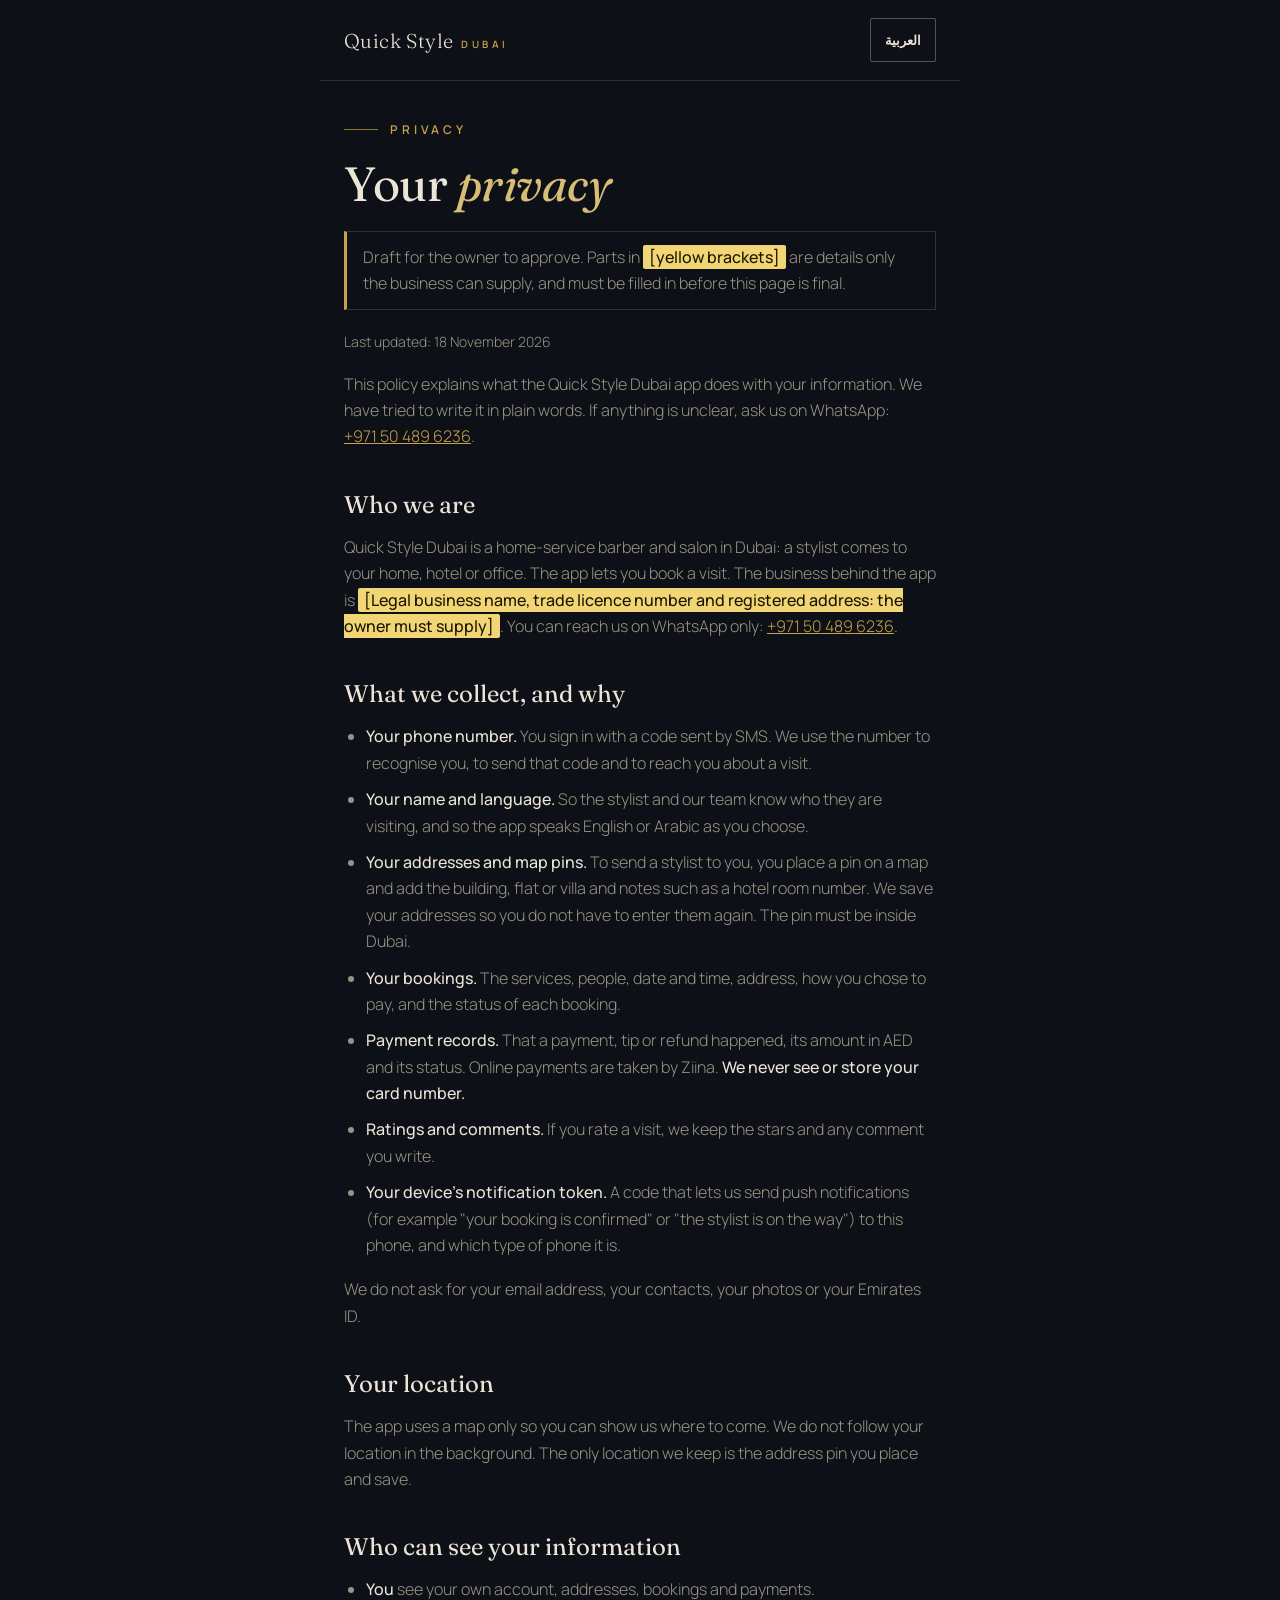
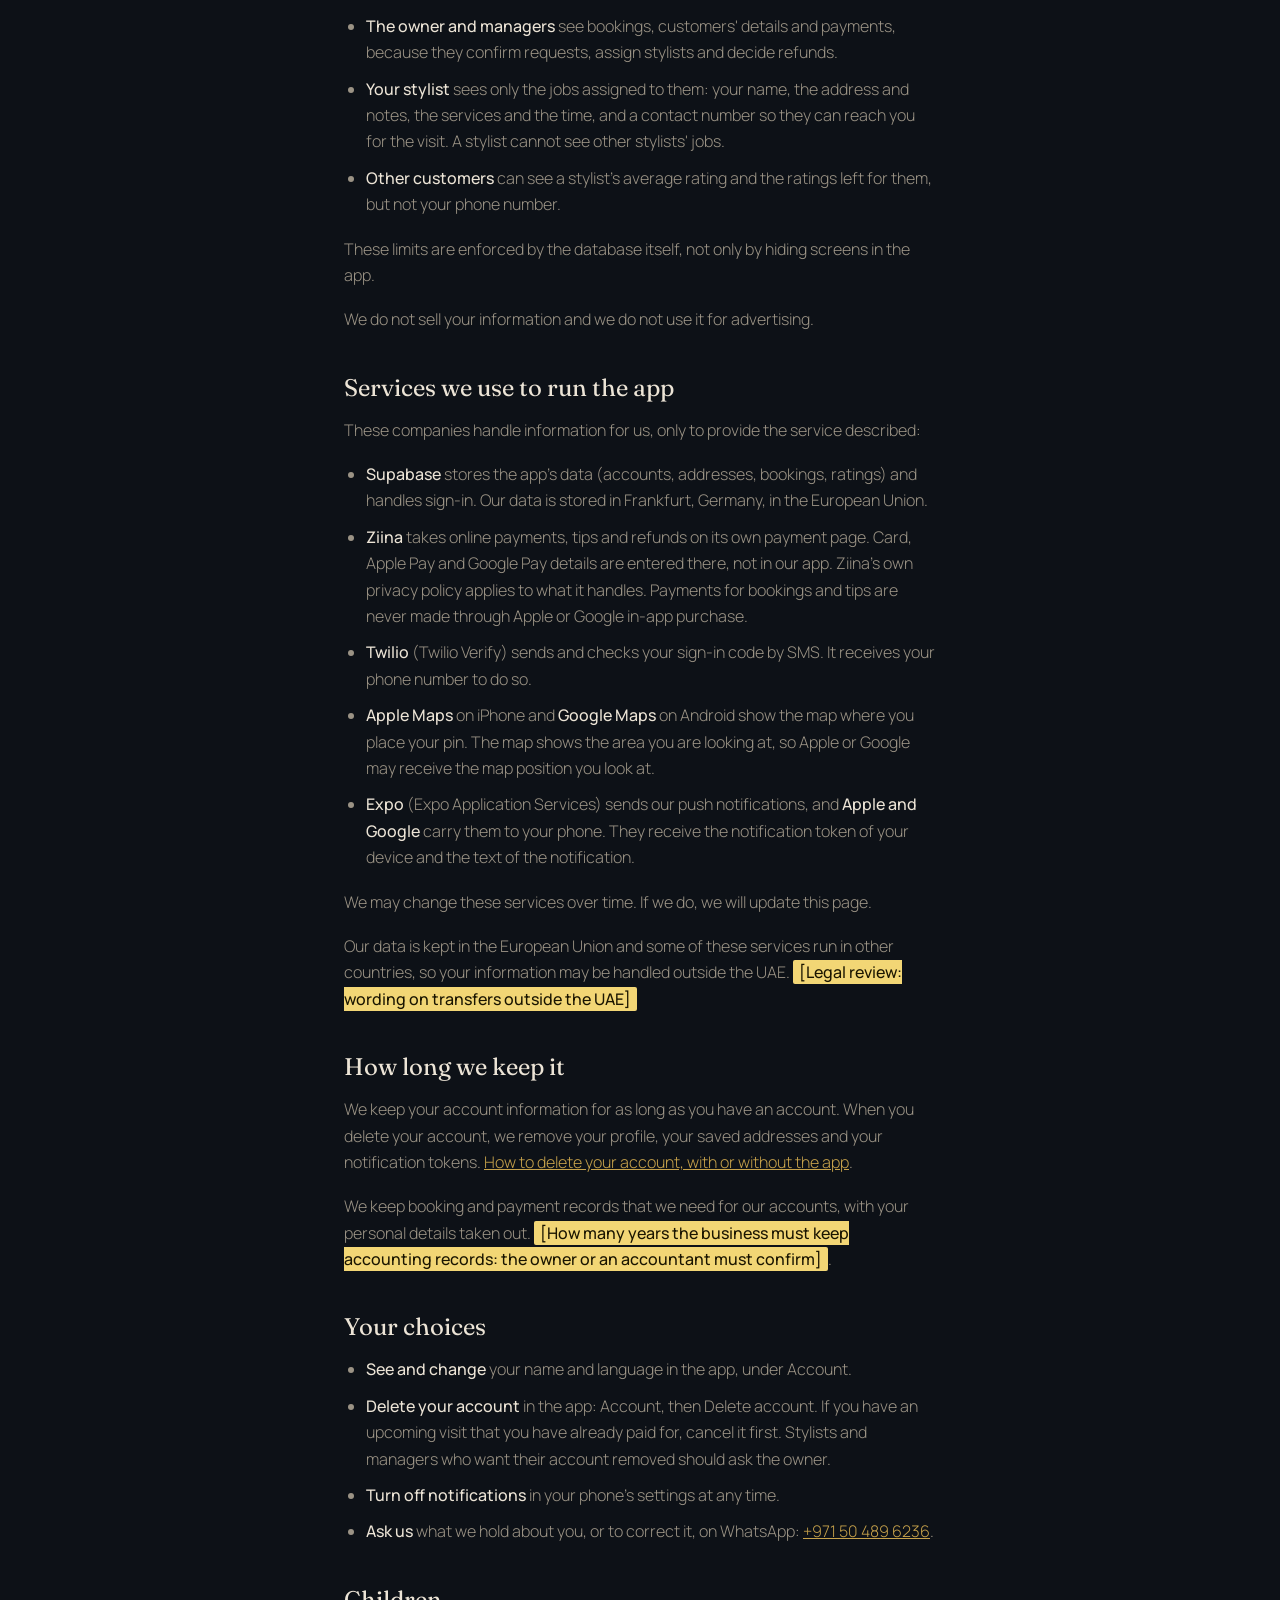
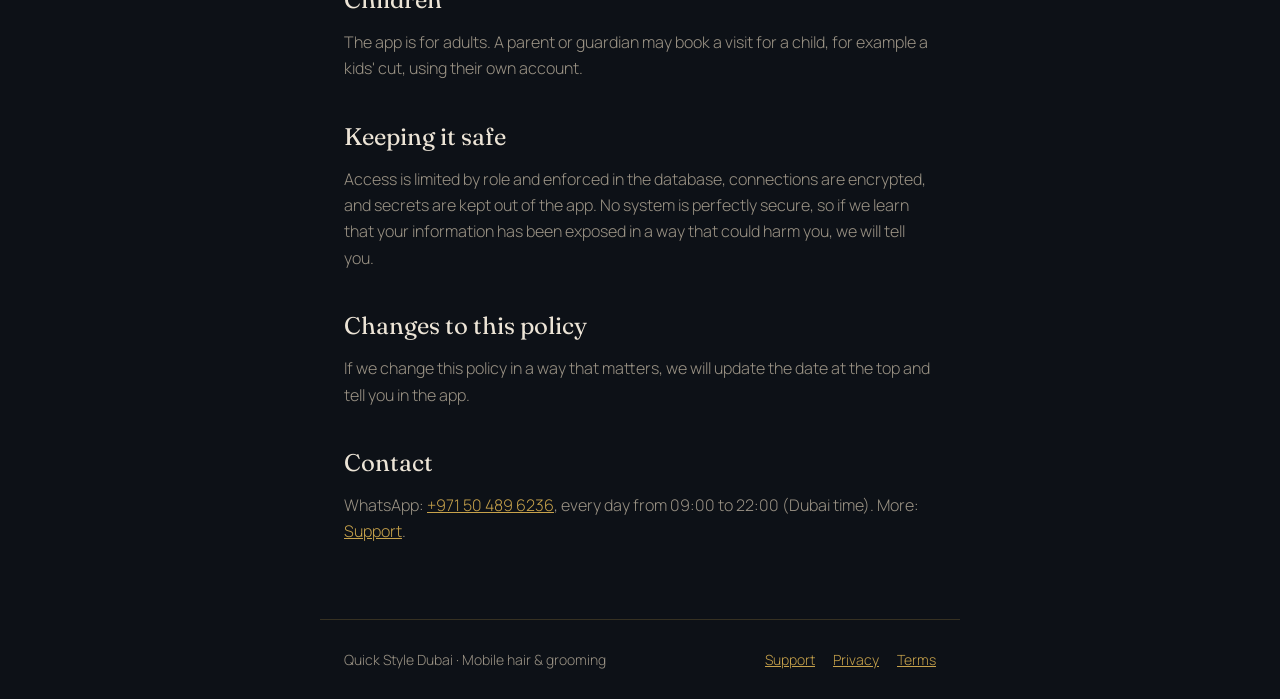
==== commit bbfe560d: "Delete-account page (EN, AR), support email, links from support and privacy" ====
--- a/privacy/index.html
+++ b/privacy/index.html
@@ -17,7 +17,7 @@
 <main class="doc">
 <p class="eyebrow"><span class="en">Privacy</span><span class="ar">الخصوصية</span></p>
 <h1><span class="en">Your <em>privacy</em></span><span class="ar"><em>خصوصيتكم</em> تهمنا</span></h1>
-<div class="draft"><p><span class="en">Draft for the owner to approve. Parts in <mark class="todo">[yellow brackets]</mark> are details only the business can supply, and must be filled in before this page is final.</span><span class="ar">مسودة بانتظار موافقة المالك. الأجزاء الموجودة داخل <mark class="todo">[أقواس صفراء]</mark> تفاصيل لا يملكها إلا النشاط التجاري، ويجب استكمالها قبل اعتماد الصفحة.</span></p></div><p class="updated"><span class="en">Last updated: 18 November 2026</span><span class="ar">آخر تحديث: <span class="num">18</span> نوفمبر <span class="num">2026</span></span></p><p><span class="en">This policy explains what the Quick Style Dubai app does with your information. We have tried to write it in plain words. If anything is unclear, ask us on WhatsApp: <a class="num" href="https://wa.me/971504896236">+971 50 489 6236</a>.</span><span class="ar">توضح هذه السياسة ما يفعله تطبيق كويك ستايل دبي بمعلوماتكم. حاولنا كتابتها بكلمات بسيطة. إن كان أي شيء غير واضح، اسألونا عبر واتساب: <a class="num" href="https://wa.me/971504896236">+971 50 489 6236</a>.</span></p><h2><span class="en">Who we are</span><span class="ar">من نحن</span></h2><p><span class="en">Quick Style Dubai is a home-service barber and salon in Dubai: a stylist comes to your home, hotel or office. The app lets you book a visit. The business behind the app is <mark class="todo">[Legal business name, trade licence number and registered address: the owner must supply]</mark>. You can reach us on WhatsApp only: <a class="num" href="https://wa.me/971504896236">+971 50 489 6236</a>.</span><span class="ar">كويك ستايل دبي خدمة حلاقة وصالون منزلي في دبي: يأتي المصفف إلى منزلكم أو فندقكم أو مكتبكم. يتيح التطبيق حجز زيارة. النشاط التجاري المسؤول عن التطبيق هو <mark class="todo">[الاسم القانوني للنشاط ورقم الرخصة التجارية والعنوان المسجل: على المالك تزويدنا بها]</mark>. وسيلة التواصل معنا هي واتساب فقط: <a class="num" href="https://wa.me/971504896236">+971 50 489 6236</a>.</span></p><h2><span class="en">What we collect, and why</span><span class="ar">ما الذي نجمعه ولماذا</span></h2><ul><li><span class="en"><strong>Your phone number.</strong> You sign in with a code sent by SMS. We use the number to recognise you, to send that code and to reach you about a visit.</span><span class="ar"><strong>رقم هاتفكم.</strong> تسجلون الدخول برمز يصلكم برسالة نصية. نستخدم الرقم للتعرف عليكم وإرسال الرمز والتواصل معكم بشأن الزيارة.</span></li><li><span class="en"><strong>Your name and language.</strong> So the stylist and our team know who they are visiting, and so the app speaks English or Arabic as you choose.</span><span class="ar"><strong>اسمكم ولغتكم.</strong> ليعرف المصفف وفريقنا من سيزورون، وليظهر التطبيق بالعربية أو الإنجليزية حسب اختياركم.</span></li><li><span class="en"><strong>Your addresses and map pins.</strong> To send a stylist to you, you place a pin on a map and add the building, flat or villa and notes such as a hotel room number. We save your addresses so you do not have to enter them again. The pin must be inside Dubai.</span><span class="ar"><strong>عناوينكم ومواقع الدبوس على الخريطة.</strong> لنرسل إليكم مصففًا، تضعون دبوسًا على الخريطة وتضيفون المبنى أو الشقة أو الفيلا وملاحظات مثل رقم غرفة الفندق. نحفظ عناوينكم لتجنب إعادة إدخالها. يجب أن يكون الدبوس داخل دبي.</span></li><li><span class="en"><strong>Your bookings.</strong> The services, people, date and time, address, how you chose to pay, and the status of each booking.</span><span class="ar"><strong>حجوزاتكم.</strong> الخدمات وعدد الأشخاص والتاريخ والوقت والعنوان وطريقة الدفع التي اخترتموها وحالة كل حجز.</span></li><li><span class="en"><strong>Payment records.</strong> That a payment, tip or refund happened, its amount in AED and its status. Online payments are taken by Ziina. <strong>We never see or store your card number.</strong></span><span class="ar"><strong>سجلات الدفع.</strong> أن عملية دفع أو إكرامية أو استرداد قد تمت، ومبلغها بالدرهم وحالتها. تتولى شركة زيينا (Ziina) الدفع عبر الإنترنت. <strong>لا نرى رقم بطاقتكم ولا نخزّنه أبدًا.</strong></span></li><li><span class="en"><strong>Ratings and comments.</strong> If you rate a visit, we keep the stars and any comment you write.</span><span class="ar"><strong>التقييمات والتعليقات.</strong> إذا قيّمتم زيارة، نحتفظ بعدد النجوم وأي تعليق تكتبونه.</span></li><li><span class="en"><strong>Your device's notification token.</strong> A code that lets us send push notifications (for example "your booking is confirmed" or "the stylist is on the way") to this phone, and which type of phone it is.</span><span class="ar"><strong>رمز الإشعارات لجهازكم.</strong> رمز يتيح لنا إرسال إشعارات إلى هذا الهاتف (مثل "تم تأكيد حجزكم" أو "المصفف في الطريق") ونوع الهاتف.</span></li></ul><p><span class="en">We do not ask for your email address, your contacts, your photos or your Emirates ID.</span><span class="ar">لا نطلب بريدكم الإلكتروني ولا جهات اتصالكم ولا صوركم ولا الهوية الإماراتية.</span></p><h2><span class="en">Your location</span><span class="ar">موقعكم</span></h2><p><span class="en">The app uses a map only so you can show us where to come. We do not follow your location in the background. The only location we keep is the address pin you place and save.</span><span class="ar">يستخدم التطبيق الخريطة فقط لتحديد مكان الزيارة. لا نتتبع موقعكم في الخلفية. الموقع الوحيد الذي نحتفظ به هو دبوس العنوان الذي تضعونه وتحفظونه.</span></p><h2><span class="en">Who can see your information</span><span class="ar">من يمكنه الاطلاع على معلوماتكم</span></h2><ul><li><span class="en"><strong>You</strong> see your own account, addresses, bookings and payments.</span><span class="ar"><strong>أنتم</strong> ترون حسابكم وعناوينكم وحجوزاتكم ومدفوعاتكم.</span></li><li><span class="en"><strong>The owner and managers</strong> see bookings, customers' details and payments, because they confirm requests, assign stylists and decide refunds.</span><span class="ar"><strong>المالك والمديرون</strong> يرون الحجوزات وبيانات العملاء والمدفوعات، لأنهم يؤكدون الطلبات ويُسندون المصففين ويقررون الاستردادات.</span></li><li><span class="en"><strong>Your stylist</strong> sees only the jobs assigned to them: your name, the address and notes, the services and the time, and a contact number so they can reach you for the visit. A stylist cannot see other stylists' jobs.</span><span class="ar"><strong>مصففكم</strong> يرى فقط الأعمال المسندة إليه: اسمكم والعنوان والملاحظات والخدمات والوقت، ورقم للتواصل ليتمكن من الوصول إليكم أثناء الزيارة. ولا يستطيع المصفف رؤية أعمال غيره.</span></li><li><span class="en"><strong>Other customers</strong> can see a stylist's average rating and the ratings left for them, but not your phone number.</span><span class="ar"><strong>العملاء الآخرون</strong> يرون متوسط تقييم المصفف والتقييمات التي تلقاها، لكن لا يرون رقم هاتفكم.</span></li></ul><p><span class="en">These limits are enforced by the database itself, not only by hiding screens in the app.</span><span class="ar">هذه الحدود مفروضة في قاعدة البيانات نفسها، وليس فقط بإخفاء الشاشات في التطبيق.</span></p><p><span class="en">We do not sell your information and we do not use it for advertising.</span><span class="ar">لا نبيع معلوماتكم ولا نستخدمها في الإعلانات.</span></p><h2><span class="en">Services we use to run the app</span><span class="ar">الخدمات التي نستعين بها لتشغيل التطبيق</span></h2><p><span class="en">These companies handle information for us, only to provide the service described:</span><span class="ar">تعالج هذه الشركات المعلومات نيابةً عنا، وفقط لتقديم الخدمة الموضحة:</span></p><ul><li><span class="en"><strong>Supabase</strong> stores the app's data (accounts, addresses, bookings, ratings) and handles sign-in. Our data is stored in Frankfurt, Germany, in the European Union.</span><span class="ar"><strong>سوبابيس (Supabase)</strong> تخزّن بيانات التطبيق (الحسابات والعناوين والحجوزات والتقييمات) وتتولى تسجيل الدخول. تُخزَّن بياناتنا في فرانكفورت بألمانيا ضمن الاتحاد الأوروبي.</span></li><li><span class="en"><strong>Ziina</strong> takes online payments, tips and refunds on its own payment page. Card, Apple Pay and Google Pay details are entered there, not in our app. Ziina's own privacy policy applies to what it handles. Payments for bookings and tips are never made through Apple or Google in-app purchase.</span><span class="ar"><strong>زيينا (Ziina)</strong> تتولى المدفوعات عبر الإنترنت والإكراميات والاستردادات في صفحة الدفع الخاصة بها. تُدخل بيانات البطاقة أو أبل باي أو جوجل باي هناك وليس في تطبيقنا. وتسري سياسة خصوصية زيينا على ما تعالجه. لا تتم مدفوعات الحجوزات والإكراميات أبدًا عبر المشتريات داخل التطبيق من أبل أو جوجل.</span></li><li><span class="en"><strong>Twilio</strong> (Twilio Verify) sends and checks your sign-in code by SMS. It receives your phone number to do so.</span><span class="ar"><strong>تويليو (Twilio)</strong> (خدمة Twilio Verify) ترسل رمز الدخول إليكم برسالة نصية وتتحقق منه. تستلم رقم هاتفكم لهذا الغرض.</span></li><li><span class="en"><strong>Apple Maps</strong> on iPhone and <strong>Google Maps</strong> on Android show the map where you place your pin. The map shows the area you are looking at, so Apple or Google may receive the map position you look at.</span><span class="ar"><strong>خرائط أبل</strong> على الآيفون و<strong>خرائط جوجل</strong> على الأندرويد تعرض الخريطة التي تضعون عليها الدبوس. تُظهر الخريطة المنطقة التي تتصفحونها، لذلك قد تستلم أبل أو جوجل موضع الخريطة الذي تنظرون إليه.</span></li><li><span class="en"><strong>Expo</strong> (Expo Application Services) sends our push notifications, and <strong>Apple and Google</strong> carry them to your phone. They receive the notification token of your device and the text of the notification.</span><span class="ar"><strong>إكسبو (Expo)</strong> (خدمات Expo Application Services) ترسل إشعاراتنا، و<strong>أبل وجوجل</strong> تنقلانها إلى هاتفكم. تستلم هذه الجهات رمز الإشعارات لجهازكم ونص الإشعار.</span></li></ul><p><span class="en">We may change these services over time. If we do, we will update this page.</span><span class="ar">قد نغيّر هذه الخدمات مع الوقت. وإذا فعلنا فسنحدّث هذه الصفحة.</span></p><p><span class="en">Our data is kept in the European Union and some of these services run in other countries, so your information may be handled outside the UAE. <mark class="todo">[Legal review: wording on transfers outside the UAE]</mark></span><span class="ar">بياناتنا مخزنة في الاتحاد الأوروبي وبعض هذه الخدمات تعمل في دول أخرى، لذلك قد تُعالَج معلوماتكم خارج الإمارات. <mark class="todo">[مراجعة قانونية: صياغة نقل البيانات خارج الإمارات]</mark></span></p><h2><span class="en">How long we keep it</span><span class="ar">مدة الاحتفاظ</span></h2><p><span class="en">We keep your account information for as long as you have an account. When you delete your account, we remove your profile, your saved addresses and your notification tokens.</span><span class="ar">نحتفظ بمعلومات حسابكم ما دام حسابكم قائمًا. عند حذف الحساب نزيل ملفكم الشخصي وعناوينكم المحفوظة ورموز الإشعارات.</span></p><p><span class="en">We keep booking and payment records that we need for our accounts, with your personal details taken out. <mark class="todo">[How many years the business must keep accounting records: the owner or an accountant must confirm]</mark>.</span><span class="ar">نحتفظ بسجلات الحجوزات والمدفوعات التي نحتاجها لحساباتنا بعد إزالة بياناتكم الشخصية منها. <mark class="todo">[عدد السنوات التي يلزم فيها حفظ السجلات المحاسبية: على المالك أو المحاسب تأكيدها]</mark>.</span></p><h2><span class="en">Your choices</span><span class="ar">خياراتكم</span></h2><ul><li><span class="en"><strong>See and change</strong> your name and language in the app, under Account.</span><span class="ar"><strong>الاطلاع والتعديل:</strong> يمكنكم تعديل اسمكم ولغتكم في التطبيق من صفحة الحساب.</span></li><li><span class="en"><strong>Delete your account</strong> in the app: Account, then Delete account. If you have an upcoming visit that you have already paid for, cancel it first. Stylists and managers who want their account removed should ask the owner.</span><span class="ar"><strong>حذف حسابكم</strong> من التطبيق: الحساب ثم حذف الحساب. إذا كانت لديكم زيارة قادمة مدفوعة، ألغوها أولًا. المصففون والمديرون الذين يريدون حذف حساباتهم يطلبون ذلك من المالك.</span></li><li><span class="en"><strong>Turn off notifications</strong> in your phone's settings at any time.</span><span class="ar"><strong>إيقاف الإشعارات</strong> من إعدادات هاتفكم في أي وقت.</span></li><li><span class="en"><strong>Ask us</strong> what we hold about you, or to correct it, on WhatsApp: <a class="num" href="https://wa.me/971504896236">+971 50 489 6236</a>.</span><span class="ar"><strong>اسألونا</strong> عمّا نحتفظ به عنكم أو اطلبوا تصحيحه عبر واتساب: <a class="num" href="https://wa.me/971504896236">+971 50 489 6236</a>.</span></li></ul><h2><span class="en">Children</span><span class="ar">الأطفال</span></h2><p><span class="en">The app is for adults. A parent or guardian may book a visit for a child, for example a kids' cut, using their own account.</span><span class="ar">التطبيق مخصص للبالغين. يمكن للوالد أو الوصي حجز زيارة لطفل، مثل قصة أطفال، من حسابه الخاص.</span></p><h2><span class="en">Keeping it safe</span><span class="ar">حمايتها</span></h2><p><span class="en">Access is limited by role and enforced in the database, connections are encrypted, and secrets are kept out of the app. No system is perfectly secure, so if we learn that your information has been exposed in a way that could harm you, we will tell you.</span><span class="ar">الوصول محدد حسب الدور ومفروض في قاعدة البيانات، والاتصالات مشفّرة، والمفاتيح السرية لا توضع داخل التطبيق. لا يوجد نظام آمن بالكامل، فإذا علمنا بتسرب معلوماتكم بطريقة قد تضركم فسنخبركم.</span></p><h2><span class="en">Changes to this policy</span><span class="ar">تغييرات هذه السياسة</span></h2><p><span class="en">If we change this policy in a way that matters, we will update the date at the top and tell you in the app.</span><span class="ar">إذا غيّرنا هذه السياسة تغييرًا مهمًا فسنحدّث التاريخ في أعلاها ونخبركم داخل التطبيق.</span></p><h2><span class="en">Contact</span><span class="ar">التواصل</span></h2><p><span class="en">WhatsApp: <a class="num" href="https://wa.me/971504896236">+971 50 489 6236</a>, every day from 09:00 to 22:00 (Dubai time). More: <a href="../support/">Support</a>.</span><span class="ar">واتساب: <a class="num" href="https://wa.me/971504896236">+971 50 489 6236</a>، يوميًا من <span class="num">09:00</span> إلى <span class="num">22:00</span> بتوقيت دبي. المزيد: <a href="../support/">الدعم</a>.</span></p>
+<div class="draft"><p><span class="en">Draft for the owner to approve. Parts in <mark class="todo">[yellow brackets]</mark> are details only the business can supply, and must be filled in before this page is final.</span><span class="ar">مسودة بانتظار موافقة المالك. الأجزاء الموجودة داخل <mark class="todo">[أقواس صفراء]</mark> تفاصيل لا يملكها إلا النشاط التجاري، ويجب استكمالها قبل اعتماد الصفحة.</span></p></div><p class="updated"><span class="en">Last updated: 18 November 2026</span><span class="ar">آخر تحديث: <span class="num">18</span> نوفمبر <span class="num">2026</span></span></p><p><span class="en">This policy explains what the Quick Style Dubai app does with your information. We have tried to write it in plain words. If anything is unclear, ask us on WhatsApp: <a class="num" href="https://wa.me/971504896236">+971 50 489 6236</a>.</span><span class="ar">توضح هذه السياسة ما يفعله تطبيق كويك ستايل دبي بمعلوماتكم. حاولنا كتابتها بكلمات بسيطة. إن كان أي شيء غير واضح، اسألونا عبر واتساب: <a class="num" href="https://wa.me/971504896236">+971 50 489 6236</a>.</span></p><h2><span class="en">Who we are</span><span class="ar">من نحن</span></h2><p><span class="en">Quick Style Dubai is a home-service barber and salon in Dubai: a stylist comes to your home, hotel or office. The app lets you book a visit. The business behind the app is <mark class="todo">[Legal business name, trade licence number and registered address: the owner must supply]</mark>. You can reach us on WhatsApp only: <a class="num" href="https://wa.me/971504896236">+971 50 489 6236</a>.</span><span class="ar">كويك ستايل دبي خدمة حلاقة وصالون منزلي في دبي: يأتي المصفف إلى منزلكم أو فندقكم أو مكتبكم. يتيح التطبيق حجز زيارة. النشاط التجاري المسؤول عن التطبيق هو <mark class="todo">[الاسم القانوني للنشاط ورقم الرخصة التجارية والعنوان المسجل: على المالك تزويدنا بها]</mark>. وسيلة التواصل معنا هي واتساب فقط: <a class="num" href="https://wa.me/971504896236">+971 50 489 6236</a>.</span></p><h2><span class="en">What we collect, and why</span><span class="ar">ما الذي نجمعه ولماذا</span></h2><ul><li><span class="en"><strong>Your phone number.</strong> You sign in with a code sent by SMS. We use the number to recognise you, to send that code and to reach you about a visit.</span><span class="ar"><strong>رقم هاتفكم.</strong> تسجلون الدخول برمز يصلكم برسالة نصية. نستخدم الرقم للتعرف عليكم وإرسال الرمز والتواصل معكم بشأن الزيارة.</span></li><li><span class="en"><strong>Your name and language.</strong> So the stylist and our team know who they are visiting, and so the app speaks English or Arabic as you choose.</span><span class="ar"><strong>اسمكم ولغتكم.</strong> ليعرف المصفف وفريقنا من سيزورون، وليظهر التطبيق بالعربية أو الإنجليزية حسب اختياركم.</span></li><li><span class="en"><strong>Your addresses and map pins.</strong> To send a stylist to you, you place a pin on a map and add the building, flat or villa and notes such as a hotel room number. We save your addresses so you do not have to enter them again. The pin must be inside Dubai.</span><span class="ar"><strong>عناوينكم ومواقع الدبوس على الخريطة.</strong> لنرسل إليكم مصففًا، تضعون دبوسًا على الخريطة وتضيفون المبنى أو الشقة أو الفيلا وملاحظات مثل رقم غرفة الفندق. نحفظ عناوينكم لتجنب إعادة إدخالها. يجب أن يكون الدبوس داخل دبي.</span></li><li><span class="en"><strong>Your bookings.</strong> The services, people, date and time, address, how you chose to pay, and the status of each booking.</span><span class="ar"><strong>حجوزاتكم.</strong> الخدمات وعدد الأشخاص والتاريخ والوقت والعنوان وطريقة الدفع التي اخترتموها وحالة كل حجز.</span></li><li><span class="en"><strong>Payment records.</strong> That a payment, tip or refund happened, its amount in AED and its status. Online payments are taken by Ziina. <strong>We never see or store your card number.</strong></span><span class="ar"><strong>سجلات الدفع.</strong> أن عملية دفع أو إكرامية أو استرداد قد تمت، ومبلغها بالدرهم وحالتها. تتولى شركة زيينا (Ziina) الدفع عبر الإنترنت. <strong>لا نرى رقم بطاقتكم ولا نخزّنه أبدًا.</strong></span></li><li><span class="en"><strong>Ratings and comments.</strong> If you rate a visit, we keep the stars and any comment you write.</span><span class="ar"><strong>التقييمات والتعليقات.</strong> إذا قيّمتم زيارة، نحتفظ بعدد النجوم وأي تعليق تكتبونه.</span></li><li><span class="en"><strong>Your device's notification token.</strong> A code that lets us send push notifications (for example "your booking is confirmed" or "the stylist is on the way") to this phone, and which type of phone it is.</span><span class="ar"><strong>رمز الإشعارات لجهازكم.</strong> رمز يتيح لنا إرسال إشعارات إلى هذا الهاتف (مثل "تم تأكيد حجزكم" أو "المصفف في الطريق") ونوع الهاتف.</span></li></ul><p><span class="en">We do not ask for your email address, your contacts, your photos or your Emirates ID.</span><span class="ar">لا نطلب بريدكم الإلكتروني ولا جهات اتصالكم ولا صوركم ولا الهوية الإماراتية.</span></p><h2><span class="en">Your location</span><span class="ar">موقعكم</span></h2><p><span class="en">The app uses a map only so you can show us where to come. We do not follow your location in the background. The only location we keep is the address pin you place and save.</span><span class="ar">يستخدم التطبيق الخريطة فقط لتحديد مكان الزيارة. لا نتتبع موقعكم في الخلفية. الموقع الوحيد الذي نحتفظ به هو دبوس العنوان الذي تضعونه وتحفظونه.</span></p><h2><span class="en">Who can see your information</span><span class="ar">من يمكنه الاطلاع على معلوماتكم</span></h2><ul><li><span class="en"><strong>You</strong> see your own account, addresses, bookings and payments.</span><span class="ar"><strong>أنتم</strong> ترون حسابكم وعناوينكم وحجوزاتكم ومدفوعاتكم.</span></li><li><span class="en"><strong>The owner and managers</strong> see bookings, customers' details and payments, because they confirm requests, assign stylists and decide refunds.</span><span class="ar"><strong>المالك والمديرون</strong> يرون الحجوزات وبيانات العملاء والمدفوعات، لأنهم يؤكدون الطلبات ويُسندون المصففين ويقررون الاستردادات.</span></li><li><span class="en"><strong>Your stylist</strong> sees only the jobs assigned to them: your name, the address and notes, the services and the time, and a contact number so they can reach you for the visit. A stylist cannot see other stylists' jobs.</span><span class="ar"><strong>مصففكم</strong> يرى فقط الأعمال المسندة إليه: اسمكم والعنوان والملاحظات والخدمات والوقت، ورقم للتواصل ليتمكن من الوصول إليكم أثناء الزيارة. ولا يستطيع المصفف رؤية أعمال غيره.</span></li><li><span class="en"><strong>Other customers</strong> can see a stylist's average rating and the ratings left for them, but not your phone number.</span><span class="ar"><strong>العملاء الآخرون</strong> يرون متوسط تقييم المصفف والتقييمات التي تلقاها، لكن لا يرون رقم هاتفكم.</span></li></ul><p><span class="en">These limits are enforced by the database itself, not only by hiding screens in the app.</span><span class="ar">هذه الحدود مفروضة في قاعدة البيانات نفسها، وليس فقط بإخفاء الشاشات في التطبيق.</span></p><p><span class="en">We do not sell your information and we do not use it for advertising.</span><span class="ar">لا نبيع معلوماتكم ولا نستخدمها في الإعلانات.</span></p><h2><span class="en">Services we use to run the app</span><span class="ar">الخدمات التي نستعين بها لتشغيل التطبيق</span></h2><p><span class="en">These companies handle information for us, only to provide the service described:</span><span class="ar">تعالج هذه الشركات المعلومات نيابةً عنا، وفقط لتقديم الخدمة الموضحة:</span></p><ul><li><span class="en"><strong>Supabase</strong> stores the app's data (accounts, addresses, bookings, ratings) and handles sign-in. Our data is stored in Frankfurt, Germany, in the European Union.</span><span class="ar"><strong>سوبابيس (Supabase)</strong> تخزّن بيانات التطبيق (الحسابات والعناوين والحجوزات والتقييمات) وتتولى تسجيل الدخول. تُخزَّن بياناتنا في فرانكفورت بألمانيا ضمن الاتحاد الأوروبي.</span></li><li><span class="en"><strong>Ziina</strong> takes online payments, tips and refunds on its own payment page. Card, Apple Pay and Google Pay details are entered there, not in our app. Ziina's own privacy policy applies to what it handles. Payments for bookings and tips are never made through Apple or Google in-app purchase.</span><span class="ar"><strong>زيينا (Ziina)</strong> تتولى المدفوعات عبر الإنترنت والإكراميات والاستردادات في صفحة الدفع الخاصة بها. تُدخل بيانات البطاقة أو أبل باي أو جوجل باي هناك وليس في تطبيقنا. وتسري سياسة خصوصية زيينا على ما تعالجه. لا تتم مدفوعات الحجوزات والإكراميات أبدًا عبر المشتريات داخل التطبيق من أبل أو جوجل.</span></li><li><span class="en"><strong>Twilio</strong> (Twilio Verify) sends and checks your sign-in code by SMS. It receives your phone number to do so.</span><span class="ar"><strong>تويليو (Twilio)</strong> (خدمة Twilio Verify) ترسل رمز الدخول إليكم برسالة نصية وتتحقق منه. تستلم رقم هاتفكم لهذا الغرض.</span></li><li><span class="en"><strong>Apple Maps</strong> on iPhone and <strong>Google Maps</strong> on Android show the map where you place your pin. The map shows the area you are looking at, so Apple or Google may receive the map position you look at.</span><span class="ar"><strong>خرائط أبل</strong> على الآيفون و<strong>خرائط جوجل</strong> على الأندرويد تعرض الخريطة التي تضعون عليها الدبوس. تُظهر الخريطة المنطقة التي تتصفحونها، لذلك قد تستلم أبل أو جوجل موضع الخريطة الذي تنظرون إليه.</span></li><li><span class="en"><strong>Expo</strong> (Expo Application Services) sends our push notifications, and <strong>Apple and Google</strong> carry them to your phone. They receive the notification token of your device and the text of the notification.</span><span class="ar"><strong>إكسبو (Expo)</strong> (خدمات Expo Application Services) ترسل إشعاراتنا، و<strong>أبل وجوجل</strong> تنقلانها إلى هاتفكم. تستلم هذه الجهات رمز الإشعارات لجهازكم ونص الإشعار.</span></li></ul><p><span class="en">We may change these services over time. If we do, we will update this page.</span><span class="ar">قد نغيّر هذه الخدمات مع الوقت. وإذا فعلنا فسنحدّث هذه الصفحة.</span></p><p><span class="en">Our data is kept in the European Union and some of these services run in other countries, so your information may be handled outside the UAE. <mark class="todo">[Legal review: wording on transfers outside the UAE]</mark></span><span class="ar">بياناتنا مخزنة في الاتحاد الأوروبي وبعض هذه الخدمات تعمل في دول أخرى، لذلك قد تُعالَج معلوماتكم خارج الإمارات. <mark class="todo">[مراجعة قانونية: صياغة نقل البيانات خارج الإمارات]</mark></span></p><h2><span class="en">How long we keep it</span><span class="ar">مدة الاحتفاظ</span></h2><p><span class="en">We keep your account information for as long as you have an account. When you delete your account, we remove your profile, your saved addresses and your notification tokens. <a href="../delete-account/">How to delete your account, with or without the app</a>.</span><span class="ar">نحتفظ بمعلومات حسابكم ما دام حسابكم قائمًا. عند حذف الحساب نزيل ملفكم الشخصي وعناوينكم المحفوظة ورموز الإشعارات. <a href="../delete-account/">كيفية حذف الحساب مع التطبيق أو بدونه</a>.</span></p><p><span class="en">We keep booking and payment records that we need for our accounts, with your personal details taken out. <mark class="todo">[How many years the business must keep accounting records: the owner or an accountant must confirm]</mark>.</span><span class="ar">نحتفظ بسجلات الحجوزات والمدفوعات التي نحتاجها لحساباتنا بعد إزالة بياناتكم الشخصية منها. <mark class="todo">[عدد السنوات التي يلزم فيها حفظ السجلات المحاسبية: على المالك أو المحاسب تأكيدها]</mark>.</span></p><h2><span class="en">Your choices</span><span class="ar">خياراتكم</span></h2><ul><li><span class="en"><strong>See and change</strong> your name and language in the app, under Account.</span><span class="ar"><strong>الاطلاع والتعديل:</strong> يمكنكم تعديل اسمكم ولغتكم في التطبيق من صفحة الحساب.</span></li><li><span class="en"><strong>Delete your account</strong> in the app: Account, then Delete account. If you have an upcoming visit that you have already paid for, cancel it first. Stylists and managers who want their account removed should ask the owner.</span><span class="ar"><strong>حذف حسابكم</strong> من التطبيق: الحساب ثم حذف الحساب. إذا كانت لديكم زيارة قادمة مدفوعة، ألغوها أولًا. المصففون والمديرون الذين يريدون حذف حساباتهم يطلبون ذلك من المالك.</span></li><li><span class="en"><strong>Turn off notifications</strong> in your phone's settings at any time.</span><span class="ar"><strong>إيقاف الإشعارات</strong> من إعدادات هاتفكم في أي وقت.</span></li><li><span class="en"><strong>Ask us</strong> what we hold about you, or to correct it, on WhatsApp: <a class="num" href="https://wa.me/971504896236">+971 50 489 6236</a>.</span><span class="ar"><strong>اسألونا</strong> عمّا نحتفظ به عنكم أو اطلبوا تصحيحه عبر واتساب: <a class="num" href="https://wa.me/971504896236">+971 50 489 6236</a>.</span></li></ul><h2><span class="en">Children</span><span class="ar">الأطفال</span></h2><p><span class="en">The app is for adults. A parent or guardian may book a visit for a child, for example a kids' cut, using their own account.</span><span class="ar">التطبيق مخصص للبالغين. يمكن للوالد أو الوصي حجز زيارة لطفل، مثل قصة أطفال، من حسابه الخاص.</span></p><h2><span class="en">Keeping it safe</span><span class="ar">حمايتها</span></h2><p><span class="en">Access is limited by role and enforced in the database, connections are encrypted, and secrets are kept out of the app. No system is perfectly secure, so if we learn that your information has been exposed in a way that could harm you, we will tell you.</span><span class="ar">الوصول محدد حسب الدور ومفروض في قاعدة البيانات، والاتصالات مشفّرة، والمفاتيح السرية لا توضع داخل التطبيق. لا يوجد نظام آمن بالكامل، فإذا علمنا بتسرب معلوماتكم بطريقة قد تضركم فسنخبركم.</span></p><h2><span class="en">Changes to this policy</span><span class="ar">تغييرات هذه السياسة</span></h2><p><span class="en">If we change this policy in a way that matters, we will update the date at the top and tell you in the app.</span><span class="ar">إذا غيّرنا هذه السياسة تغييرًا مهمًا فسنحدّث التاريخ في أعلاها ونخبركم داخل التطبيق.</span></p><h2><span class="en">Contact</span><span class="ar">التواصل</span></h2><p><span class="en">WhatsApp: <a class="num" href="https://wa.me/971504896236">+971 50 489 6236</a>, every day from 09:00 to 22:00 (Dubai time). More: <a href="../support/">Support</a>.</span><span class="ar">واتساب: <a class="num" href="https://wa.me/971504896236">+971 50 489 6236</a>، يوميًا من <span class="num">09:00</span> إلى <span class="num">22:00</span> بتوقيت دبي. المزيد: <a href="../support/">الدعم</a>.</span></p>
 </main>
 <footer><span class="en">Quick Style Dubai · Mobile hair &amp; grooming</span><span class="ar">كويك ستايل دبي · العناية بالشعر والحلاقة المتنقلة</span><span class="links"><a href="../support/"><span class="en">Support</span><span class="ar">الدعم</span></a><a href="../privacy/"><span class="en">Privacy</span><span class="ar">الخصوصية</span></a><a href="../terms/"><span class="en">Terms</span><span class="ar">الشروط</span></a></span></footer>
 <script src="../assets/lang.js"></script>
